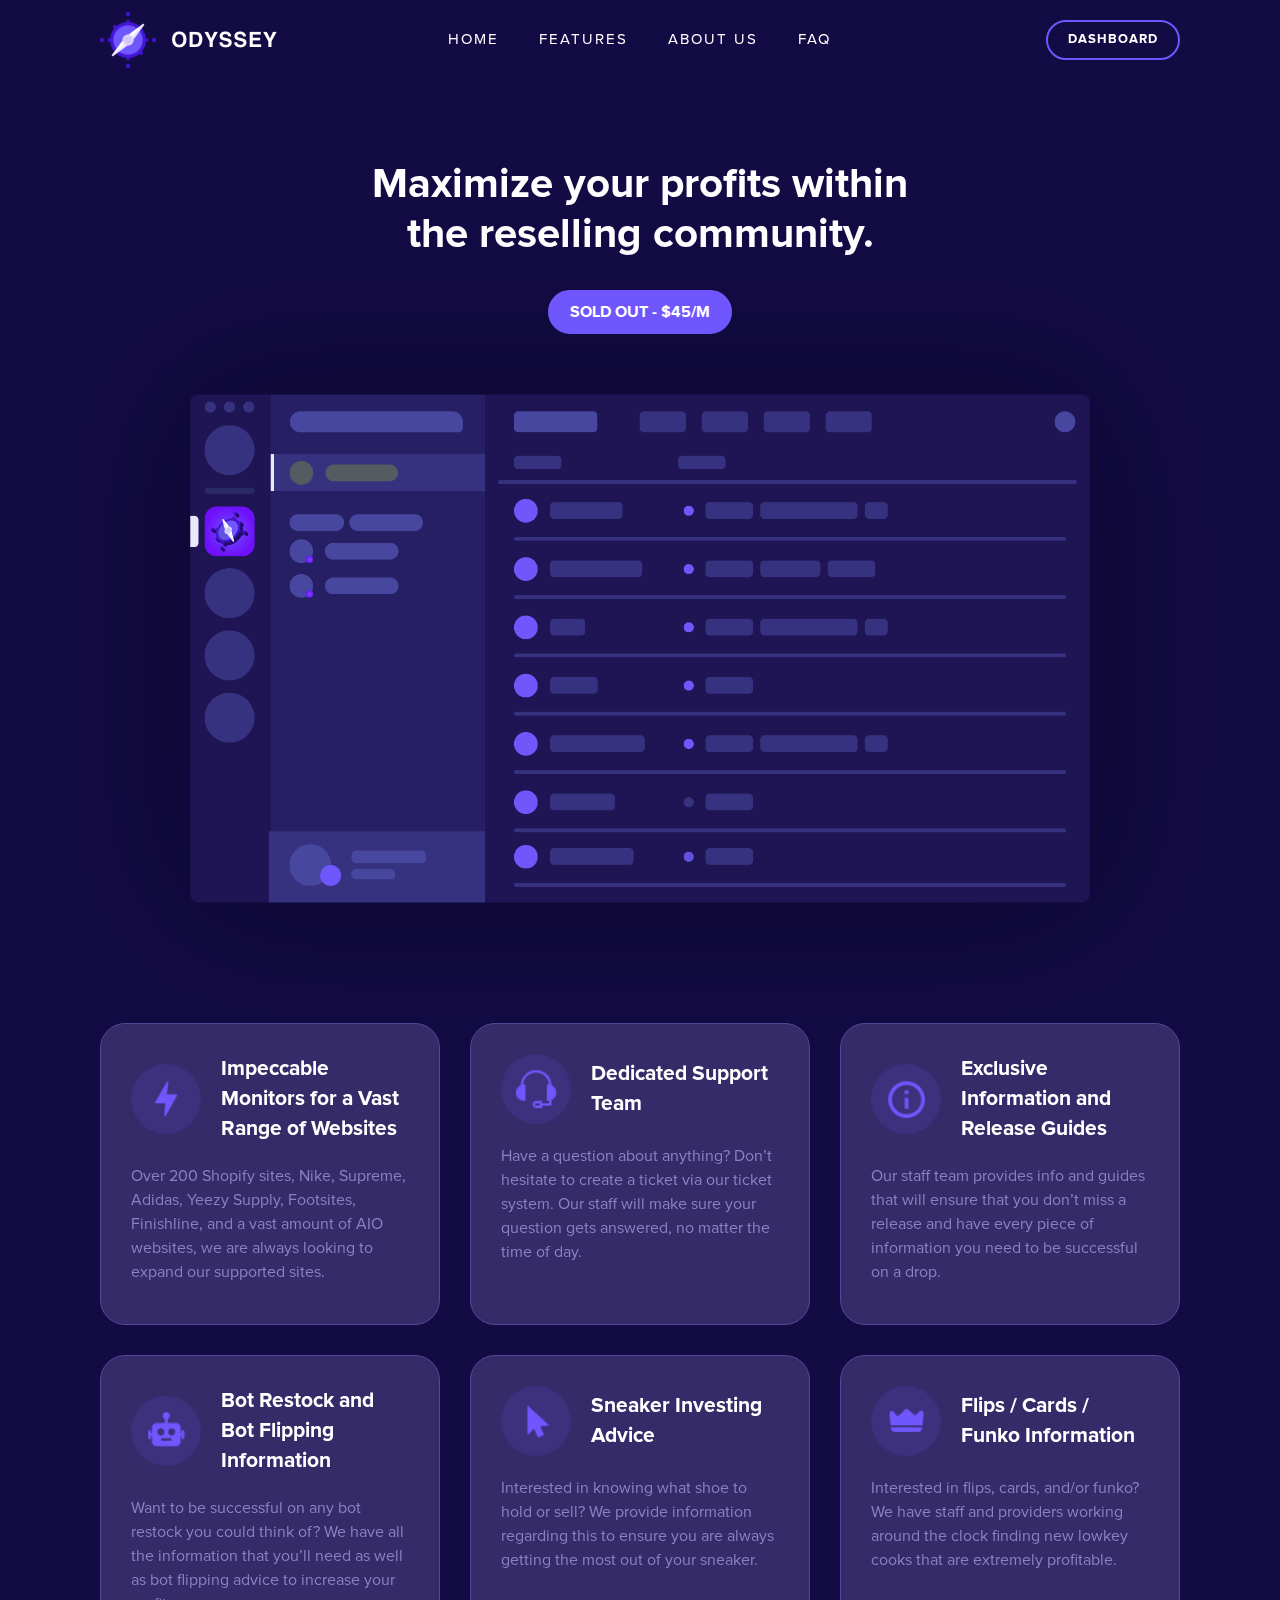
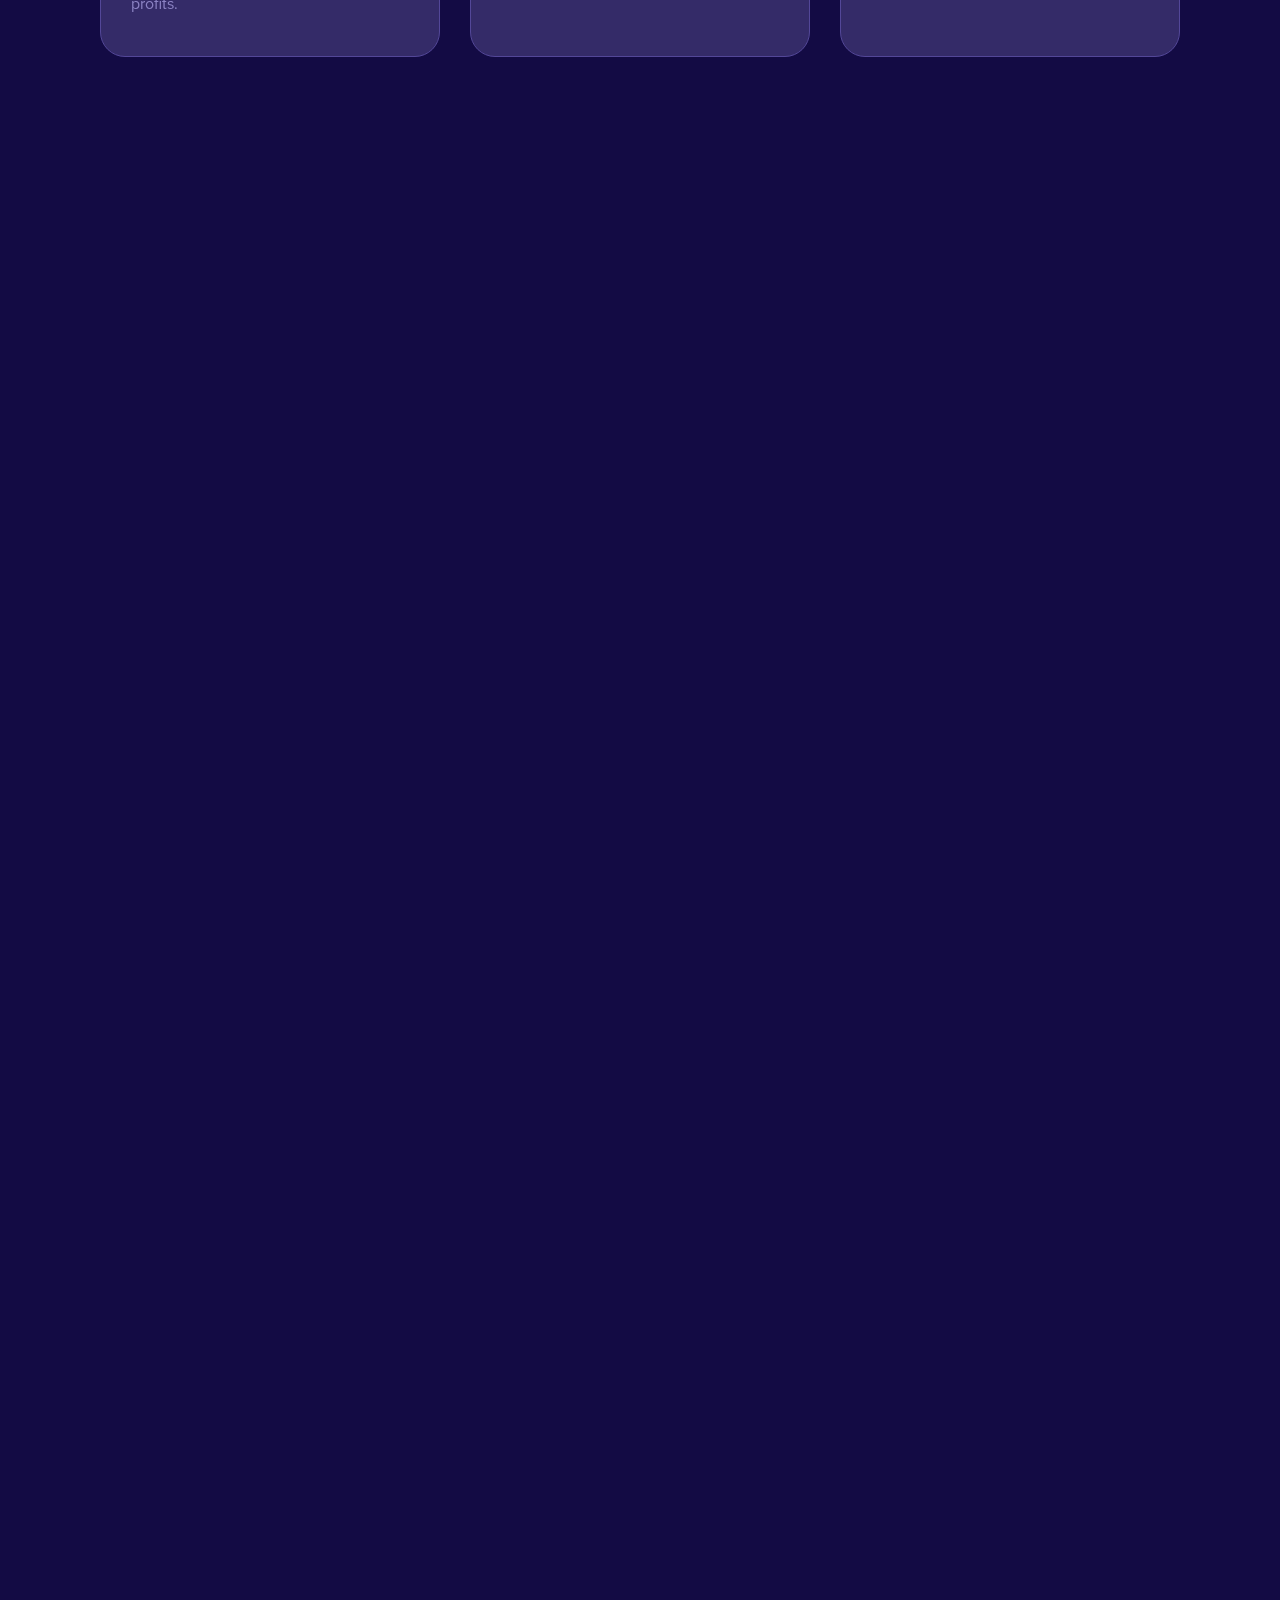
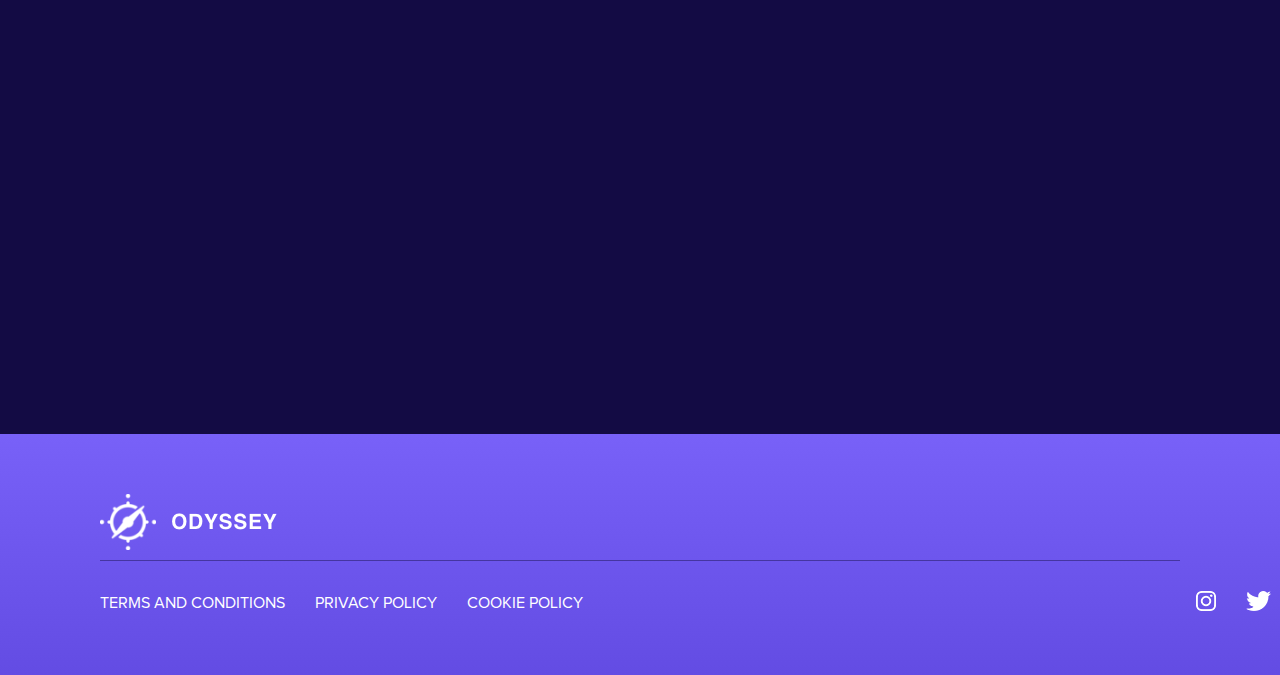
==== index.html @ b98bf3ac "Initial commit" ====
<!DOCTYPE html>
<html data-wf-page="5f666cb9f7373d37e6a33a5b" data-wf-site="5f666cb9f7373d6981a33a5a">
<head>
  <meta charset="utf-8">
  <title>Odyssey - Home</title>
  <meta content="width=device-width, initial-scale=1" name="viewport">
  <meta content="Webflow" name="generator">
  <meta name="google-site-verification" content="NYEHmsMBZuHkDLWpmv4qz3BtBGEnXvrD9CGgVTxVMUU" />
  <link href="css/normalize.css" rel="stylesheet" type="text/css">
  <link href="css/webflow.css" rel="stylesheet" type="text/css">
  <link href="https://unpkg.com/aos@2.3.1/dist/aos.css" rel="stylesheet">
  <link href="css/odyssey-beac30.webflow.css" rel="stylesheet" type="text/css">
  <!-- [if lt IE 9]><script src="https://cdnjs.cloudflare.com/ajax/libs/html5shiv/3.7.3/html5shiv.min.js" type="text/javascript"></script><![endif] -->
  <script type="text/javascript">!function(o,c){var n=c.documentElement,t=" w-mod-";n.className+=t+"js",("ontouchstart"in o||o.DocumentTouch&&c instanceof DocumentTouch)&&(n.className+=t+"touch")}(window,document);</script>
  <link rel="apple-touch-icon" sizes="180x180" href="/favicon/apple-touch-icon.png">
  <link rel="icon" type="image/png" sizes="32x32" href="/favicon/favicon-32x32.png">
  <link rel="icon" type="image/png" sizes="16x16" href="/favicon/favicon-16x16.png">
  <link rel="manifest" href="/favicon/site.webmanifest">
<meta name="msapplication-TileColor" content="#da532c">
<meta name="theme-color" content="#ffffff">
</head>
<body class="body">
  <div class="header">
    <div data-collapse="medium" data-animation="default" data-duration="400" role="banner" class="navbar w-nav">
      <div class="container-nav" data-aos="fade-in">
        <div class="nav"><a href="#" class="logo-link w-inline-block"><img src="images/logo.png" loading="lazy" alt=""></a>
          <div class="nav-block"><a data-w-id="4504873c-a6a2-49f0-5e23-93ff32014d29" href="#" class="nav-item">Home</a><a href="#features" data-w-id="b33211d2-2029-88a0-e909-d30c3d1567b1" class="nav-item">features</a><a href="#about" data-w-id="fc74efa6-2ce3-977b-4b60-a7d691f47e27" class="nav-item">About us</a><a href="#faq" data-w-id="d9fd279e-b4d2-0ea8-4d19-8342d9ffc2da" class="nav-item">faq</a>
            <!--<div data-w-id="d0f74218-17d3-8388-dcbb-e81a9369bbb5" class="div-block-3">
              <p class="paragraph-2">close</p>
            </div>-->
          </div>
          <div class="nav-btns"><a href="https://dashboard.odysseygroup.io/" class="nav-btn btn-ghost">dashboard</a>
            <!--<div data-w-id="787a8c44-1736-3acb-c21e-60691c2a1f48" class="menu">
              <p class="paragraph">menu</p>
            </div>-->
          </div>
        </div>
      </div>
    </div>
    <div class="container">
      <div class="content" data-aos="fade-in">
        <h1 class="header-title">Maximize your profits within the reselling community.</h1>
        <div class="header-btns"><button class="header-btn btn-purp freddyDashPurchaseButton">sold out - $45/m</a></div>
        <div class="header-image" data-aos="fade-up"><img src="images/main-img.png" loading="lazy" srcset="images/main-img-p-500.png 500w, images/main-img-p-800.png 800w, images/main-img.png 840w" sizes="(max-width: 479px) 92vw, (max-width: 767px) 90vw, (max-width: 991px) 88vw, (max-width: 1279px) 80vw, 900px" alt="" class="header-img"></div>
      </div>
    </div>
  </div>
  <div id="features" class="container">
    <div class="content">
      <div class="features" data-aos="fade-up">
        <div class="feature">
          <div class="feature-title-block">
            <div class="feature-image"><img src="images/thunder.png" loading="lazy" alt="" class="feature-img"></div>
            <h3 class="feature-title">Impeccable Monitors for a Vast Range of Websites</h3>
          </div>
          <p class="feature-p">Over 200 Shopify sites, Nike, Supreme, Adidas, Yeezy Supply, Footsites, Finishline, and a vast amount of AIO websites, we are always looking to expand our supported sites.</p>
        </div>
        <div class="feature">
          <div class="feature-title-block">
            <div class="feature-image"><img src="images/support.png" loading="lazy" alt="" class="feature-img"></div>
            <h3 class="feature-title">Dedicated Support Team</h3>
          </div>
          <p class="feature-p">Have a question about anything? Don’t hesitate to create a ticket via our ticket system. Our staff will make sure your question gets answered, no matter the time of day.</p>
        </div>
        <div class="feature">
          <div class="feature-title-block">
            <div class="feature-image"><img src="images/info.png" loading="lazy" alt="" class="feature-img"></div>
            <h3 class="feature-title">Exclusive Information and Release Guides</h3>
          </div>
          <p class="feature-p">Our staff team provides info and guides that will ensure that you don’t miss a release and have every piece of information you need to be successful on a drop.</p>
        </div>
        <div class="feature">
          <div class="feature-title-block">
            <div class="feature-image"><img src="images/robot.png" loading="lazy" alt="" class="feature-img"></div>
            <h3 class="feature-title">Bot Restock and Bot Flipping Information</h3>
          </div>
          <p class="feature-p">Want to be successful on any bot restock you could think of? We have all the information that you’ll need as well as bot flipping advice to increase your profits.</p>
        </div>
        <div class="feature">
          <div class="feature-title-block">
            <div class="feature-image"><img src="images/pointer.png" loading="lazy" alt="" class="feature-img"></div>
            <h3 class="feature-title">Sneaker Investing Advice</h3>
          </div>
          <p class="feature-p">Interested in knowing what shoe to hold or sell? We provide information regarding this to ensure you are always getting the most out of your sneaker.</p>
        </div>
        <div class="feature">
          <div class="feature-title-block">
            <div class="feature-image"><img src="images/crown.png" loading="lazy" alt="" class="feature-img"></div>
            <h3 class="feature-title">Flips / Cards / Funko Information</h3>
          </div>
          <p class="feature-p">Interested in flips, cards, and/or funko? We have staff and providers working around the clock finding new lowkey cooks that are extremely profitable.</p>
        </div>
      </div>
    </div>
  </div>
  <div id="about" class="container">
    <div class="content">
      <div class="about">
        <div class="about-text" data-aos="fade-right">
          <h2 class="about-title">About Us</h2>
          <p class="about-p">Odyssey is a place where you will receive access to valuable information, monitors, guides, and support to maximize your profits within the reselling community. Whether or not you have experience, our staff will ensure that you are successful throughout your time spent here at Odyssey.</p>
        </div>
        <div class="about-image" data-aos="fade-left"><img src="images/compass.png" loading="lazy" srcset="images/compass-p-500.png 500w, images/compass.png 703w" sizes="(max-width: 479px) 84vw, (max-width: 767px) 400px, (max-width: 991px) 58vw, (max-width: 1279px) 51vw, 703px" alt="" class="about-img"></div>
      </div>
    </div>
  </div>
  <div id="faq" class="container" data-aos="fade-up">
    <div class="content">
      <h2 class="faq-title">Frequently Asked Questions</h2>
      <div class="accordion-wrapper">
        <div class="accordion-item">
          <div data-w-id="62630d8d-9094-267e-33ff-3cbcdde46a3b" class="accordion-item-trigger">
            <h1 class="accordion-heading">How much does an Odyssey membership cost?<br></h1><img src="images/down-arrow.png" alt="" class="accordion-icon"></div>
          <div class="accordion-item-content">
            <p class="accordion-p">We retail at $45 per month with the option to cancel at any time. Memberships can only be purchased via Debit/Credit Cards (Stripe Checkout).</p>
          </div>
        </div>
        <div class="accordion-item">
          <div class="accordion-item-trigger">
            <h1 class="accordion-heading">How can I become an Odyssey member?</h1><img src="images/down-arrow.png" alt="" class="accordion-icon"></div>
          <div class="accordion-item-content">
            <p class="accordion-p">The only way is on a restock or a giveaway. All restock information will be posted via our Twitter at <a href="https://twitter.com/OdysseyIO" style="color:#7057fd;">OdysseyIO</a>.<br></p>
          </div>
        </div>
        <div class="accordion-item">
          <div class="accordion-item-trigger">
            <h1 class="accordion-heading">Can I join even if I am new to reselling and have no experience?</h1><img src="images/down-arrow.png" alt="" class="accordion-icon"></div>
          <div class="accordion-item-content">
            <p class="accordion-p">Of course, we cater to everyone! Whether you are brand new to reselling or have been around for years, Odyssey is the place for you and will ensure that you are successful during your time here. If you have any questions when you get into the Discord, don't hesitate to reach out, we're here to help!<br></p>
          </div>
        </div>
        <div class="accordion-item">
          <div class="accordion-item-trigger">
            <h1 class="accordion-heading">How do I activate my license after purchasing?</h1><img src="images/down-arrow.png" alt="" class="accordion-icon"></div>
          <div class="accordion-item-content">
            <p class="accordion-p">Head over to our <a href="http://dashboard.odysseygroup.io/" style="color:#7057fd;">Dashboard</a> to activate your license key. Once activated, you'll be instantly added to the Discord server!<br></p>
          </div>
        </div>
	    <div class="accordion-item">
          <div class="accordion-item-trigger">
            <h1 class="accordion-heading">Do I need a sneaker bot to join Odyssey?</h1><img src="images/down-arrow.png" alt="" class="accordion-icon"></div>
          <div class="accordion-item-content">
            <p class="accordion-p">No, you do not! We provide guidance, tools, and support for those who would rather take their chances manually or those who just haven't obtained a bot yet.<br></p>
          </div>
        </div>
        </div>
      </div>
    </div>
  </div>
  <div class="container bg-foot">
    <div class="content">
      <div class="footer-nav"><a href="https://odysseygroup.io/" class="logo-link-footer w-inline-block"><img src="images/footer-logo.png" loading="lazy" alt=""></a>
      </div>
      <div class="footer-notes"><a href="/terms-conditions" class="footer-note">TERMS AND CONDITIONS</a><a href="/privacy-policy" class="footer-note">PRIVACY POLICY</a><a href="/cookie-policy" class="footer-note">COOKIE POLICY</a><a href="https://instagram.com/odyssey_io" target="_blank" class="footer-socials"><img src="images/instagram.png" loading="lazy" alt=""></a><a href="https://twitter.com/odysseyio" target="_blank" class="footer-socials"><img src="images/twitter.png" loading="lazy" alt=""></a><a href="mailto:info@odysseygroup.io" class="footer-socials"><img src="images/email.png" loading="lazy" alt=""></a></div>
    </div>
  </div>
  <script src="https://d3e54v103j8qbb.cloudfront.net/js/jquery-3.5.1.min.dc5e7f18c8.js?site=5f666cb9f7373d6981a33a5a" type="text/javascript" integrity="sha256-9/aliU8dGd2tb6OSsuzixeV4y/faTqgFtohetphbbj0=" crossorigin="anonymous"></script>
  <script src="js/webflow.js" type="text/javascript"></script>
  <script src="https://dashboard.odysseygroup.io/public/javascript/purchase.js"></script>
  <!-- [if lte IE 9]><script src="https://cdnjs.cloudflare.com/ajax/libs/placeholders/3.0.2/placeholders.min.js"></script><![endif] -->
    <script src="https://unpkg.com/aos@next/dist/aos.js"></script>
	<script>
        AOS.init({
            once: true,
            duration: 500
        });
    </script>
</body>
</html>
---- css/webflow.css ----
@font-face {
  font-family: 'webflow-icons';
  src: url("[data-uri]") format('truetype');
  font-weight: normal;
  font-style: normal;
}
[class^="w-icon-"],
[class*=" w-icon-"] {
  /* use !important to prevent issues with browser extensions that change fonts */
  font-family: 'webflow-icons' !important;
  speak: none;
  font-style: normal;
  font-weight: normal;
  font-variant: normal;
  text-transform: none;
  line-height: 1;
  /* Better Font Rendering =========== */
  -webkit-font-smoothing: antialiased;
  -moz-osx-font-smoothing: grayscale;
}
.w-icon-slider-right:before {
  content: "\e600";
}
.w-icon-slider-left:before {
  content: "\e601";
}
.w-icon-nav-menu:before {
  content: "\e602";
}
.w-icon-arrow-down:before,
.w-icon-dropdown-toggle:before {
  content: "\e603";
}
.w-icon-file-upload-remove:before {
  content: "\e900";
}
.w-icon-file-upload-icon:before {
  content: "\e903";
}
* {
  -webkit-box-sizing: border-box;
  -moz-box-sizing: border-box;
  box-sizing: border-box;
}
html {
  height: 100%;
}
body {
  margin: 0;
  min-height: 100%;
  background-color: #fff;
  font-family: Arial, sans-serif;
  font-size: 14px;
  line-height: 20px;
  color: #333;
}
img {
  max-width: 100%;
  vertical-align: middle;
  display: inline-block;
}
html.w-mod-touch * {
  background-attachment: scroll !important;
}
.w-block {
  display: block;
}
.w-inline-block {
  max-width: 100%;
  display: inline-block;
}
.w-clearfix:before,
.w-clearfix:after {
  content: " ";
  display: table;
  grid-column-start: 1;
  grid-row-start: 1;
  grid-column-end: 2;
  grid-row-end: 2;
}
.w-clearfix:after {
  clear: both;
}
.w-hidden {
  display: none;
}
.w-button {
  display: inline-block;
  padding: 9px 15px;
  background-color: #3898EC;
  color: white;
  border: 0;
  line-height: inherit;
  text-decoration: none;
  cursor: pointer;
  border-radius: 0;
}
input.w-button {
  -webkit-appearance: button;
}
html[data-w-dynpage] [data-w-cloak] {
  color: transparent !important;
}
.w-webflow-badge,
.w-webflow-badge * {
  position: static;
  left: auto;
  top: auto;
  right: auto;
  bottom: auto;
  z-index: auto;
  display: block;
  visibility: visible;
  overflow: visible;
  overflow-x: visible;
  overflow-y: visible;
  box-sizing: border-box;
  width: auto;
  height: auto;
  max-height: none;
  max-width: none;
  min-height: 0;
  min-width: 0;
  margin: 0;
  padding: 0;
  float: none;
  clear: none;
  border: 0 none transparent;
  border-radius: 0;
  background: none;
  background-image: none;
  background-position: 0% 0%;
  background-size: auto auto;
  background-repeat: repeat;
  background-origin: padding-box;
  background-clip: border-box;
  background-attachment: scroll;
  background-color: transparent;
  box-shadow: none;
  opacity: 1.0;
  transform: none;
  transition: none;
  direction: ltr;
  font-family: inherit;
  font-weight: inherit;
  color: inherit;
  font-size: inherit;
  line-height: inherit;
  font-style: inherit;
  font-variant: inherit;
  text-align: inherit;
  letter-spacing: inherit;
  text-decoration: inherit;
  text-indent: 0;
  text-transform: inherit;
  list-style-type: disc;
  text-shadow: none;
  font-smoothing: auto;
  vertical-align: baseline;
  cursor: inherit;
  white-space: inherit;
  word-break: normal;
  word-spacing: normal;
  word-wrap: normal;
}
.w-webflow-badge {
  position: fixed !important;
  display: inline-block !important;
  visibility: visible !important;
  opacity: 1 !important;
  z-index: 2147483647 !important;
  top: auto !important;
  right: 12px !important;
  bottom: 12px !important;
  left: auto !important;
  color: #AAADB0 !important;
  background-color: #fff !important;
  border-radius: 3px !important;
  padding: 6px 8px 6px 6px !important;
  font-size: 12px !important;
  opacity: 1.0 !important;
  line-height: 14px !important;
  text-decoration: none !important;
  transform: none !important;
  margin: 0 !important;
  width: auto !important;
  height: auto !important;
  overflow: visible !important;
  white-space: nowrap;
  box-shadow: 0 0 0 1px rgba(0, 0, 0, 0.1), 0px 1px 3px rgba(0, 0, 0, 0.1);
  cursor: pointer;
}
.w-webflow-badge > img {
  display: inline-block !important;
  visibility: visible !important;
  opacity: 1 !important;
  vertical-align: middle !important;
}
h1,
h2,
h3,
h4,
h5,
h6 {
  font-weight: bold;
  margin-bottom: 10px;
}
h1 {
  font-size: 38px;
  line-height: 44px;
  margin-top: 20px;
}
h2 {
  font-size: 32px;
  line-height: 36px;
  margin-top: 20px;
}
h3 {
  font-size: 24px;
  line-height: 30px;
  margin-top: 20px;
}
h4 {
  font-size: 18px;
  line-height: 24px;
  margin-top: 10px;
}
h5 {
  font-size: 14px;
  line-height: 20px;
  margin-top: 10px;
}
h6 {
  font-size: 12px;
  line-height: 18px;
  margin-top: 10px;
}
p {
  margin-top: 0;
  margin-bottom: 10px;
}
blockquote {
  margin: 0 0 10px 0;
  padding: 10px 20px;
  border-left: 5px solid #E2E2E2;
  font-size: 18px;
  line-height: 22px;
}
figure {
  margin: 0;
  margin-bottom: 10px;
}
figcaption {
  margin-top: 5px;
  text-align: center;
}
ul,
ol {
  margin-top: 0px;
  margin-bottom: 10px;
  padding-left: 40px;
}
.w-list-unstyled {
  padding-left: 0;
  list-style: none;
}
.w-embed:before,
.w-embed:after {
  content: " ";
  display: table;
  grid-column-start: 1;
  grid-row-start: 1;
  grid-column-end: 2;
  grid-row-end: 2;
}
.w-embed:after {
  clear: both;
}
.w-video {
  width: 100%;
  position: relative;
  padding: 0;
}
.w-video iframe,
.w-video object,
.w-video embed {
  position: absolute;
  top: 0;
  left: 0;
  width: 100%;
  height: 100%;
}
fieldset {
  padding: 0;
  margin: 0;
  border: 0;
}
button,
html input[type="button"],
input[type="reset"] {
  border: 0;
  cursor: pointer;
  -webkit-appearance: button;
}
.w-form {
  margin: 0 0 15px;
}
.w-form-done {
  display: none;
  padding: 20px;
  text-align: center;
  background-color: #dddddd;
}
.w-form-fail {
  display: none;
  margin-top: 10px;
  padding: 10px;
  background-color: #ffdede;
}
label {
  display: block;
  margin-bottom: 5px;
  font-weight: bold;
}
.w-input,
.w-select {
  display: block;
  width: 100%;
  height: 38px;
  padding: 8px 12px;
  margin-bottom: 10px;
  font-size: 14px;
  line-height: 1.428571429;
  color: #333333;
  vertical-align: middle;
  background-color: #ffffff;
  border: 1px solid #cccccc;
}
.w-input:-moz-placeholder,
.w-select:-moz-placeholder {
  color: #999;
}
.w-input::-moz-placeholder,
.w-select::-moz-placeholder {
  color: #999;
  opacity: 1;
}
.w-input:-ms-input-placeholder,
.w-select:-ms-input-placeholder {
  color: #999;
}
.w-input::-webkit-input-placeholder,
.w-select::-webkit-input-placeholder {
  color: #999;
}
.w-input:focus,
.w-select:focus {
  border-color: #3898EC;
  outline: 0;
}
.w-input[disabled],
.w-select[disabled],
.w-input[readonly],
.w-select[readonly],
fieldset[disabled] .w-input,
fieldset[disabled] .w-select {
  cursor: not-allowed;
  background-color: #eeeeee;
}
textarea.w-input,
textarea.w-select {
  height: auto;
}
.w-select {
  background-color: #f3f3f3;
}
.w-select[multiple] {
  height: auto;
}
.w-form-label {
  display: inline-block;
  cursor: pointer;
  font-weight: normal;
  margin-bottom: 0px;
}
.w-radio {
  display: block;
  margin-bottom: 5px;
  padding-left: 20px;
}
.w-radio:before,
.w-radio:after {
  content: " ";
  display: table;
  grid-column-start: 1;
  grid-row-start: 1;
  grid-column-end: 2;
  grid-row-end: 2;
}
.w-radio:after {
  clear: both;
}
.w-radio-input {
  margin: 4px 0 0;
  margin-top: 1px \9;
  line-height: normal;
  float: left;
  margin-left: -20px;
}
.w-radio-input {
  margin-top: 3px;
}
.w-file-upload {
  display: block;
  margin-bottom: 10px;
}
.w-file-upload-input {
  width: 0.1px;
  height: 0.1px;
  opacity: 0;
  overflow: hidden;
  position: absolute;
  z-index: -100;
}
.w-file-upload-default,
.w-file-upload-uploading,
.w-file-upload-success {
  display: inline-block;
  color: #333333;
}
.w-file-upload-error {
  display: block;
  margin-top: 10px;
}
.w-file-upload-default.w-hidden,
.w-file-upload-uploading.w-hidden,
.w-file-upload-error.w-hidden,
.w-file-upload-success.w-hidden {
  display: none;
}
.w-file-upload-uploading-btn {
  display: flex;
  font-size: 14px;
  font-weight: normal;
  cursor: pointer;
  margin: 0;
  padding: 8px 12px;
  border: 1px solid #cccccc;
  background-color: #fafafa;
}
.w-file-upload-file {
  display: flex;
  flex-grow: 1;
  justify-content: space-between;
  margin: 0;
  padding: 8px 9px 8px 11px;
  border: 1px solid #cccccc;
  background-color: #fafafa;
}
.w-file-upload-file-name {
  font-size: 14px;
  font-weight: normal;
  display: block;
}
.w-file-remove-link {
  margin-top: 3px;
  margin-left: 10px;
  width: auto;
  height: auto;
  padding: 3px;
  display: block;
  cursor: pointer;
}
.w-icon-file-upload-remove {
  margin: auto;
  font-size: 10px;
}
.w-file-upload-error-msg {
  display: inline-block;
  color: #ea384c;
  padding: 2px 0;
}
.w-file-upload-info {
  display: inline-block;
  line-height: 38px;
  padding: 0 12px;
}
.w-file-upload-label {
  display: inline-block;
  font-size: 14px;
  font-weight: normal;
  cursor: pointer;
  margin: 0;
  padding: 8px 12px;
  border: 1px solid #cccccc;
  background-color: #fafafa;
}
.w-icon-file-upload-icon,
.w-icon-file-upload-uploading {
  display: inline-block;
  margin-right: 8px;
  width: 20px;
}
.w-icon-file-upload-uploading {
  height: 20px;
}
.w-container {
  margin-left: auto;
  margin-right: auto;
  max-width: 940px;
}
.w-container:before,
.w-container:after {
  content: " ";
  display: table;
  grid-column-start: 1;
  grid-row-start: 1;
  grid-column-end: 2;
  grid-row-end: 2;
}
.w-container:after {
  clear: both;
}
.w-container .w-row {
  margin-left: -10px;
  margin-right: -10px;
}
.w-row:before,
.w-row:after {
  content: " ";
  display: table;
  grid-column-start: 1;
  grid-row-start: 1;
  grid-column-end: 2;
  grid-row-end: 2;
}
.w-row:after {
  clear: both;
}
.w-row .w-row {
  margin-left: 0;
  margin-right: 0;
}
.w-col {
  position: relative;
  float: left;
  width: 100%;
  min-height: 1px;
  padding-left: 10px;
  padding-right: 10px;
}
.w-col .w-col {
  padding-left: 0;
  padding-right: 0;
}
.w-col-1 {
  width: 8.33333333%;
}
.w-col-2 {
  width: 16.66666667%;
}
.w-col-3 {
  width: 25%;
}
.w-col-4 {
  width: 33.33333333%;
}
.w-col-5 {
  width: 41.66666667%;
}
.w-col-6 {
  width: 50%;
}
.w-col-7 {
  width: 58.33333333%;
}
.w-col-8 {
  width: 66.66666667%;
}
.w-col-9 {
  width: 75%;
}
.w-col-10 {
  width: 83.33333333%;
}
.w-col-11 {
  width: 91.66666667%;
}
.w-col-12 {
  width: 100%;
}
.w-hidden-main {
  display: none !important;
}
@media screen and (max-width: 991px) {
  .w-container {
    max-width: 728px;
  }
  .w-hidden-main {
    display: inherit !important;
  }
  .w-hidden-medium {
    display: none !important;
  }
  .w-col-medium-1 {
    width: 8.33333333%;
  }
  .w-col-medium-2 {
    width: 16.66666667%;
  }
  .w-col-medium-3 {
    width: 25%;
  }
  .w-col-medium-4 {
    width: 33.33333333%;
  }
  .w-col-medium-5 {
    width: 41.66666667%;
  }
  .w-col-medium-6 {
    width: 50%;
  }
  .w-col-medium-7 {
    width: 58.33333333%;
  }
  .w-col-medium-8 {
    width: 66.66666667%;
  }
  .w-col-medium-9 {
    width: 75%;
  }
  .w-col-medium-10 {
    width: 83.33333333%;
  }
  .w-col-medium-11 {
    width: 91.66666667%;
  }
  .w-col-medium-12 {
    width: 100%;
  }
  .w-col-stack {
    width: 100%;
    left: auto;
    right: auto;
  }
}
@media screen and (max-width: 767px) {
  .w-hidden-main {
    display: inherit !important;
  }
  .w-hidden-medium {
    display: inherit !important;
  }
  .w-hidden-small {
    display: none !important;
  }
  .w-row,
  .w-container .w-row {
    margin-left: 0;
    margin-right: 0;
  }
  .w-col {
    width: 100%;
    left: auto;
    right: auto;
  }
  .w-col-small-1 {
    width: 8.33333333%;
  }
  .w-col-small-2 {
    width: 16.66666667%;
  }
  .w-col-small-3 {
    width: 25%;
  }
  .w-col-small-4 {
    width: 33.33333333%;
  }
  .w-col-small-5 {
    width: 41.66666667%;
  }
  .w-col-small-6 {
    width: 50%;
  }
  .w-col-small-7 {
    width: 58.33333333%;
  }
  .w-col-small-8 {
    width: 66.66666667%;
  }
  .w-col-small-9 {
    width: 75%;
  }
  .w-col-small-10 {
    width: 83.33333333%;
  }
  .w-col-small-11 {
    width: 91.66666667%;
  }
  .w-col-small-12 {
    width: 100%;
  }
}
@media screen and (max-width: 479px) {
  .w-container {
    max-width: none;
  }
  .w-hidden-main {
    display: inherit !important;
  }
  .w-hidden-medium {
    display: inherit !important;
  }
  .w-hidden-small {
    display: inherit !important;
  }
  .w-hidden-tiny {
    display: none !important;
  }
  .w-col {
    width: 100%;
  }
  .w-col-tiny-1 {
    width: 8.33333333%;
  }
  .w-col-tiny-2 {
    width: 16.66666667%;
  }
  .w-col-tiny-3 {
    width: 25%;
  }
  .w-col-tiny-4 {
    width: 33.33333333%;
  }
  .w-col-tiny-5 {
    width: 41.66666667%;
  }
  .w-col-tiny-6 {
    width: 50%;
  }
  .w-col-tiny-7 {
    width: 58.33333333%;
  }
  .w-col-tiny-8 {
    width: 66.66666667%;
  }
  .w-col-tiny-9 {
    width: 75%;
  }
  .w-col-tiny-10 {
    width: 83.33333333%;
  }
  .w-col-tiny-11 {
    width: 91.66666667%;
  }
  .w-col-tiny-12 {
    width: 100%;
  }
}
.w-widget {
  position: relative;
}
.w-widget-map {
  width: 100%;
  height: 400px;
}
.w-widget-map label {
  width: auto;
  display: inline;
}
.w-widget-map img {
  max-width: inherit;
}
.w-widget-map .gm-style-iw {
  text-align: center;
}
.w-widget-map .gm-style-iw > button {
  display: none !important;
}
.w-widget-twitter {
  overflow: hidden;
}
.w-widget-twitter-count-shim {
  display: inline-block;
  vertical-align: top;
  position: relative;
  width: 28px;
  height: 20px;
  text-align: center;
  background: white;
  border: #758696 solid 1px;
  border-radius: 3px;
}
.w-widget-twitter-count-shim * {
  pointer-events: none;
  -webkit-user-select: none;
  -moz-user-select: none;
  -ms-user-select: none;
  user-select: none;
}
.w-widget-twitter-count-shim .w-widget-twitter-count-inner {
  position: relative;
  font-size: 15px;
  line-height: 12px;
  text-align: center;
  color: #999;
  font-family: serif;
}
.w-widget-twitter-count-shim .w-widget-twitter-count-clear {
  position: relative;
  display: block;
}
.w-widget-twitter-count-shim.w--large {
  width: 36px;
  height: 28px;
}
.w-widget-twitter-count-shim.w--large .w-widget-twitter-count-inner {
  font-size: 18px;
  line-height: 18px;
}
.w-widget-twitter-count-shim:not(.w--vertical) {
  margin-left: 5px;
  margin-right: 8px;
}
.w-widget-twitter-count-shim:not(.w--vertical).w--large {
  margin-left: 6px;
}
.w-widget-twitter-count-shim:not(.w--vertical):before,
.w-widget-twitter-count-shim:not(.w--vertical):after {
  top: 50%;
  left: 0;
  border: solid transparent;
  content: " ";
  height: 0;
  width: 0;
  position: absolute;
  pointer-events: none;
}
.w-widget-twitter-count-shim:not(.w--vertical):before {
  border-color: rgba(117, 134, 150, 0);
  border-right-color: #5d6c7b;
  border-width: 4px;
  margin-left: -9px;
  margin-top: -4px;
}
.w-widget-twitter-count-shim:not(.w--vertical).w--large:before {
  border-width: 5px;
  margin-left: -10px;
  margin-top: -5px;
}
.w-widget-twitter-count-shim:not(.w--vertical):after {
  border-color: rgba(255, 255, 255, 0);
  border-right-color: white;
  border-width: 4px;
  margin-left: -8px;
  margin-top: -4px;
}
.w-widget-twitter-count-shim:not(.w--vertical).w--large:after {
  border-width: 5px;
  margin-left: -9px;
  margin-top: -5px;
}
.w-widget-twitter-count-shim.w--vertical {
  width: 61px;
  height: 33px;
  margin-bottom: 8px;
}
.w-widget-twitter-count-shim.w--vertical:before,
.w-widget-twitter-count-shim.w--vertical:after {
  top: 100%;
  left: 50%;
  border: solid transparent;
  content: " ";
  height: 0;
  width: 0;
  position: absolute;
  pointer-events: none;
}
.w-widget-twitter-count-shim.w--vertical:before {
  border-color: rgba(117, 134, 150, 0);
  border-top-color: #5d6c7b;
  border-width: 5px;
  margin-left: -5px;
}
.w-widget-twitter-count-shim.w--vertical:after {
  border-color: rgba(255, 255, 255, 0);
  border-top-color: white;
  border-width: 4px;
  margin-left: -4px;
}
.w-widget-twitter-count-shim.w--vertical .w-widget-twitter-count-inner {
  font-size: 18px;
  line-height: 22px;
}
.w-widget-twitter-count-shim.w--vertical.w--large {
  width: 76px;
}
.w-widget-gplus {
  overflow: hidden;
}
.w-background-video {
  position: relative;
  overflow: hidden;
  height: 500px;
  color: white;
}
.w-background-video > video {
  background-size: cover;
  background-position: 50% 50%;
  position: absolute;
  margin: auto;
  width: 100%;
  height: 100%;
  right: -100%;
  bottom: -100%;
  top: -100%;
  left: -100%;
  object-fit: cover;
  z-index: -100;
}
.w-background-video > video::-webkit-media-controls-start-playback-button {
  display: none !important;
  -webkit-appearance: none;
}
.w-slider {
  position: relative;
  height: 300px;
  text-align: center;
  background: #dddddd;
  clear: both;
  -webkit-tap-highlight-color: rgba(0, 0, 0, 0);
  tap-highlight-color: rgba(0, 0, 0, 0);
}
.w-slider-mask {
  position: relative;
  display: block;
  overflow: hidden;
  z-index: 1;
  left: 0;
  right: 0;
  height: 100%;
  white-space: nowrap;
}
.w-slide {
  position: relative;
  display: inline-block;
  vertical-align: top;
  width: 100%;
  height: 100%;
  white-space: normal;
  text-align: left;
}
.w-slider-nav {
  position: absolute;
  z-index: 2;
  top: auto;
  right: 0;
  bottom: 0;
  left: 0;
  margin: auto;
  padding-top: 10px;
  height: 40px;
  text-align: center;
  -webkit-tap-highlight-color: rgba(0, 0, 0, 0);
  tap-highlight-color: rgba(0, 0, 0, 0);
}
.w-slider-nav.w-round > div {
  border-radius: 100%;
}
.w-slider-nav.w-num > div {
  width: auto;
  height: auto;
  padding: 0.2em 0.5em;
  font-size: inherit;
  line-height: inherit;
}
.w-slider-nav.w-shadow > div {
  box-shadow: 0 0 3px rgba(51, 51, 51, 0.4);
}
.w-slider-nav-invert {
  color: #fff;
}
.w-slider-nav-invert > div {
  background-color: rgba(34, 34, 34, 0.4);
}
.w-slider-nav-invert > div.w-active {
  background-color: #222;
}
.w-slider-dot {
  position: relative;
  display: inline-block;
  width: 1em;
  height: 1em;
  background-color: rgba(255, 255, 255, 0.4);
  cursor: pointer;
  margin: 0 3px 0.5em;
  transition: background-color 100ms, color 100ms;
}
.w-slider-dot.w-active {
  background-color: #fff;
}
.w-slider-dot:focus {
  outline: none;
  box-shadow: 0px 0px 0px 2px #fff;
}
.w-slider-dot:focus.w-active {
  box-shadow: none;
}
.w-slider-arrow-left,
.w-slider-arrow-right {
  position: absolute;
  width: 80px;
  top: 0;
  right: 0;
  bottom: 0;
  left: 0;
  margin: auto;
  cursor: pointer;
  overflow: hidden;
  color: white;
  font-size: 40px;
  -webkit-tap-highlight-color: rgba(0, 0, 0, 0);
  tap-highlight-color: rgba(0, 0, 0, 0);
  -webkit-user-select: none;
  -moz-user-select: none;
  -ms-user-select: none;
  user-select: none;
}
.w-slider-arrow-left [class^="w-icon-"],
.w-slider-arrow-right [class^="w-icon-"],
.w-slider-arrow-left [class*=" w-icon-"],
.w-slider-arrow-right [class*=" w-icon-"] {
  position: absolute;
}
.w-slider-arrow-left:focus,
.w-slider-arrow-right:focus {
  outline: 0;
}
.w-slider-arrow-left {
  z-index: 3;
  right: auto;
}
.w-slider-arrow-right {
  z-index: 4;
  left: auto;
}
.w-icon-slider-left,
.w-icon-slider-right {
  top: 0;
  right: 0;
  bottom: 0;
  left: 0;
  margin: auto;
  width: 1em;
  height: 1em;
}
.w-slider-aria-label {
  border: 0;
  clip: rect(0 0 0 0);
  height: 1px;
  margin: -1px;
  overflow: hidden;
  padding: 0;
  position: absolute;
  width: 1px;
}
.w-dropdown {
  display: inline-block;
  position: relative;
  text-align: left;
  margin-left: auto;
  margin-right: auto;
  z-index: 900;
}
.w-dropdown-btn,
.w-dropdown-toggle,
.w-dropdown-link {
  position: relative;
  vertical-align: top;
  text-decoration: none;
  color: #222222;
  padding: 20px;
  text-align: left;
  margin-left: auto;
  margin-right: auto;
  white-space: nowrap;
}
.w-dropdown-toggle {
  -webkit-user-select: none;
  -moz-user-select: none;
  -ms-user-select: none;
  user-select: none;
  display: inline-block;
  cursor: pointer;
  padding-right: 40px;
}
.w-dropdown-toggle:focus {
  outline: 0;
}
.w-icon-dropdown-toggle {
  position: absolute;
  top: 0;
  right: 0;
  bottom: 0;
  margin: auto;
  margin-right: 20px;
  width: 1em;
  height: 1em;
}
.w-dropdown-list {
  position: absolute;
  background: #dddddd;
  display: none;
  min-width: 100%;
}
.w-dropdown-list.w--open {
  display: block;
}
.w-dropdown-link {
  padding: 10px 20px;
  display: block;
  color: #222222;
}
.w-dropdown-link.w--current {
  color: #0082f3;
}
.w-dropdown-link:focus {
  outline: 0;
}
@media screen and (max-width: 767px) {
  .w-nav-brand {
    padding-left: 10px;
  }
}
/**
 * ## Note
 * Safari (on both iOS and OS X) does not handle viewport units (vh, vw) well.
 * For example percentage units do not work on descendants of elements that
 * have any dimensions expressed in viewport units. It also doesn’t handle them at
 * all in `calc()`.
 */
/**
 * Wrapper around all lightbox elements
 *
 * 1. Since the lightbox can receive focus, IE also gives it an outline.
 * 2. Fixes flickering on Chrome when a transition is in progress
 *    underneath the lightbox.
 */
.w-lightbox-backdrop {
  color: #000;
  cursor: auto;
  font-family: serif;
  font-size: medium;
  font-style: normal;
  font-variant: normal;
  font-weight: normal;
  letter-spacing: normal;
  line-height: normal;
  list-style: disc;
  text-align: start;
  text-indent: 0;
  text-shadow: none;
  text-transform: none;
  visibility: visible;
  white-space: normal;
  word-break: normal;
  word-spacing: normal;
  word-wrap: normal;
  position: fixed;
  top: 0;
  right: 0;
  bottom: 0;
  left: 0;
  color: #fff;
  font-family: "Helvetica Neue", Helvetica, Ubuntu, "Segoe UI", Verdana, sans-serif;
  font-size: 17px;
  line-height: 1.2;
  font-weight: 300;
  text-align: center;
  background: rgba(0, 0, 0, 0.9);
  z-index: 2000;
  outline: 0;
  /* 1 */
  opacity: 0;
  -webkit-user-select: none;
  -moz-user-select: none;
  -ms-user-select: none;
  -webkit-tap-highlight-color: transparent;
  -webkit-transform: translate(0, 0);
  /* 2 */
}
/**
 * Neat trick to bind the rubberband effect to our canvas instead of the whole
 * document on iOS. It also prevents a bug that causes the document underneath to scroll.
 */
.w-lightbox-backdrop,
.w-lightbox-container {
  height: 100%;
  overflow: auto;
  -webkit-overflow-scrolling: touch;
}
.w-lightbox-content {
  position: relative;
  height: 100vh;
  overflow: hidden;
}
.w-lightbox-view {
  position: absolute;
  width: 100vw;
  height: 100vh;
  opacity: 0;
}
.w-lightbox-view:before {
  content: "";
  height: 100vh;
}
/* .w-lightbox-content */
.w-lightbox-group,
.w-lightbox-group .w-lightbox-view,
.w-lightbox-group .w-lightbox-view:before {
  height: 86vh;
}
.w-lightbox-frame,
.w-lightbox-view:before {
  display: inline-block;
  vertical-align: middle;
}
/*
 * 1. Remove default margin set by user-agent on the <figure> element.
 */
.w-lightbox-figure {
  position: relative;
  margin: 0;
  /* 1 */
}
.w-lightbox-group .w-lightbox-figure {
  cursor: pointer;
}
/**
 * IE adds image dimensions as width and height attributes on the IMG tag,
 * but we need both width and height to be set to auto to enable scaling.
 */
.w-lightbox-img {
  width: auto;
  height: auto;
  max-width: none;
}
/**
 * 1. Reset if style is set by user on "All Images"
 */
.w-lightbox-image {
  display: block;
  float: none;
  /* 1 */
  max-width: 100vw;
  max-height: 100vh;
}
.w-lightbox-group .w-lightbox-image {
  max-height: 86vh;
}
.w-lightbox-caption {
  position: absolute;
  right: 0;
  bottom: 0;
  left: 0;
  padding: .5em 1em;
  background: rgba(0, 0, 0, 0.4);
  text-align: left;
  text-overflow: ellipsis;
  white-space: nowrap;
  overflow: hidden;
}
.w-lightbox-embed {
  position: absolute;
  top: 0;
  right: 0;
  bottom: 0;
  left: 0;
  width: 100%;
  height: 100%;
}
.w-lightbox-control {
  position: absolute;
  top: 0;
  width: 4em;
  background-size: 24px;
  background-repeat: no-repeat;
  background-position: center;
  cursor: pointer;
  -webkit-transition: all .3s;
  transition: all .3s;
}
.w-lightbox-left {
  display: none;
  bottom: 0;
  left: 0;
  /* <svg xmlns="http://www.w3.org/2000/svg" viewBox="-20 0 24 40" width="24" height="40"><g transform="rotate(45)"><path d="m0 0h5v23h23v5h-28z" opacity=".4"/><path d="m1 1h3v23h23v3h-26z" fill="#fff"/></g></svg> */
  background-image: url("[data-uri]");
}
.w-lightbox-right {
  display: none;
  right: 0;
  bottom: 0;
  /* <svg xmlns="http://www.w3.org/2000/svg" viewBox="-4 0 24 40" width="24" height="40"><g transform="rotate(45)"><path d="m0-0h28v28h-5v-23h-23z" opacity=".4"/><path d="m1 1h26v26h-3v-23h-23z" fill="#fff"/></g></svg> */
  background-image: url("[data-uri]");
}
/*
 * Without specifying the with and height inside the SVG, all versions of IE render the icon too small.
 * The bug does not seem to manifest itself if the elements are tall enough such as the above arrows.
 * (http://stackoverflow.com/questions/16092114/background-size-differs-in-internet-explorer)
 */
.w-lightbox-close {
  right: 0;
  height: 2.6em;
  /* <svg xmlns="http://www.w3.org/2000/svg" viewBox="-4 0 18 17" width="18" height="17"><g transform="rotate(45)"><path d="m0 0h7v-7h5v7h7v5h-7v7h-5v-7h-7z" opacity=".4"/><path d="m1 1h7v-7h3v7h7v3h-7v7h-3v-7h-7z" fill="#fff"/></g></svg> */
  background-image: url("[data-uri]");
  background-size: 18px;
}
/**
 * 1. All IE versions add extra space at the bottom without this.
 */
.w-lightbox-strip {
  position: absolute;
  bottom: 0;
  left: 0;
  right: 0;
  padding: 0 1vh;
  line-height: 0;
  /* 1 */
  white-space: nowrap;
  overflow-x: auto;
  overflow-y: hidden;
}
/*
 * 1. We use content-box to avoid having to do `width: calc(10vh + 2vw)`
 *    which doesn’t work in Safari anyway.
 * 2. Chrome renders images pixelated when switching to GPU. Making sure
 *    the parent is also rendered on the GPU (by setting translate3d for
 *    example) fixes this behavior.
 */
.w-lightbox-item {
  display: inline-block;
  width: 10vh;
  padding: 2vh 1vh;
  box-sizing: content-box;
  /* 1 */
  cursor: pointer;
  -webkit-transform: translate3d(0, 0, 0);
  /* 2 */
}
.w-lightbox-active {
  opacity: .3;
}
.w-lightbox-thumbnail {
  position: relative;
  height: 10vh;
  background: #222;
  overflow: hidden;
}
.w-lightbox-thumbnail-image {
  position: absolute;
  top: 0;
  left: 0;
}
.w-lightbox-thumbnail .w-lightbox-tall {
  top: 50%;
  width: 100%;
  -webkit-transform: translate(0, -50%);
  -ms-transform: translate(0, -50%);
  transform: translate(0, -50%);
}
.w-lightbox-thumbnail .w-lightbox-wide {
  left: 50%;
  height: 100%;
  -webkit-transform: translate(-50%, 0);
  -ms-transform: translate(-50%, 0);
  transform: translate(-50%, 0);
}
/*
 * Spinner
 *
 * Absolute pixel values are used to avoid rounding errors that would cause
 * the white spinning element to be misaligned with the track.
 */
.w-lightbox-spinner {
  position: absolute;
  top: 50%;
  left: 50%;
  box-sizing: border-box;
  width: 40px;
  height: 40px;
  margin-top: -20px;
  margin-left: -20px;
  border: 5px solid rgba(0, 0, 0, 0.4);
  border-radius: 50%;
  -webkit-animation: spin .8s infinite linear;
  animation: spin .8s infinite linear;
}
.w-lightbox-spinner:after {
  content: "";
  position: absolute;
  top: -4px;
  right: -4px;
  bottom: -4px;
  left: -4px;
  border: 3px solid transparent;
  border-bottom-color: #fff;
  border-radius: 50%;
}
/*
 * Utility classes
 */
.w-lightbox-hide {
  display: none;
}
.w-lightbox-noscroll {
  overflow: hidden;
}
@media (min-width: 768px) {
  .w-lightbox-content {
    height: 96vh;
    margin-top: 2vh;
  }
  .w-lightbox-view,
  .w-lightbox-view:before {
    height: 96vh;
  }
  /* .w-lightbox-content */
  .w-lightbox-group,
  .w-lightbox-group .w-lightbox-view,
  .w-lightbox-group .w-lightbox-view:before {
    height: 84vh;
  }
  .w-lightbox-image {
    max-width: 96vw;
    max-height: 96vh;
  }
  .w-lightbox-group .w-lightbox-image {
    max-width: 82.3vw;
    max-height: 84vh;
  }
  .w-lightbox-left,
  .w-lightbox-right {
    display: block;
    opacity: .5;
  }
  .w-lightbox-close {
    opacity: .8;
  }
  .w-lightbox-control:hover {
    opacity: 1;
  }
}
.w-lightbox-inactive,
.w-lightbox-inactive:hover {
  opacity: 0;
}
.w-richtext:before,
.w-richtext:after {
  content: " ";
  display: table;
  grid-column-start: 1;
  grid-row-start: 1;
  grid-column-end: 2;
  grid-row-end: 2;
}
.w-richtext:after {
  clear: both;
}
.w-richtext[contenteditable="true"]:before,
.w-richtext[contenteditable="true"]:after {
  white-space: initial;
}
.w-richtext ol,
.w-richtext ul {
  overflow: hidden;
}
.w-richtext .w-richtext-figure-selected.w-richtext-figure-type-video div:after,
.w-richtext .w-richtext-figure-selected[data-rt-type="video"] div:after {
  outline: 2px solid #2895f7;
}
.w-richtext .w-richtext-figure-selected.w-richtext-figure-type-image div,
.w-richtext .w-richtext-figure-selected[data-rt-type="image"] div {
  outline: 2px solid #2895f7;
}
.w-richtext figure.w-richtext-figure-type-video > div:after,
.w-richtext figure[data-rt-type="video"] > div:after {
  content: '';
  position: absolute;
  display: none;
  left: 0;
  top: 0;
  right: 0;
  bottom: 0;
}
.w-richtext figure {
  position: relative;
  max-width: 60%;
}
.w-richtext figure > div:before {
  cursor: default!important;
}
.w-richtext figure img {
  width: 100%;
}
.w-richtext figure figcaption.w-richtext-figcaption-placeholder {
  opacity: 0.6;
}
.w-richtext figure div {
  /* fix incorrectly sized selection border in the data manager */
  font-size: 0px;
  color: transparent;
}
.w-richtext figure.w-richtext-figure-type-image,
.w-richtext figure[data-rt-type="image"] {
  display: table;
}
.w-richtext figure.w-richtext-figure-type-image > div,
.w-richtext figure[data-rt-type="image"] > div {
  display: inline-block;
}
.w-richtext figure.w-richtext-figure-type-image > figcaption,
.w-richtext figure[data-rt-type="image"] > figcaption {
  display: table-caption;
  caption-side: bottom;
}
.w-richtext figure.w-richtext-figure-type-video,
.w-richtext figure[data-rt-type="video"] {
  width: 60%;
  height: 0;
}
.w-richtext figure.w-richtext-figure-type-video iframe,
.w-richtext figure[data-rt-type="video"] iframe {
  position: absolute;
  top: 0;
  left: 0;
  width: 100%;
  height: 100%;
}
.w-richtext figure.w-richtext-figure-type-video > div,
.w-richtext figure[data-rt-type="video"] > div {
  width: 100%;
}
.w-richtext figure.w-richtext-align-center {
  margin-right: auto;
  margin-left: auto;
  clear: both;
}
.w-richtext figure.w-richtext-align-center.w-richtext-figure-type-image > div,
.w-richtext figure.w-richtext-align-center[data-rt-type="image"] > div {
  max-width: 100%;
}
.w-richtext figure.w-richtext-align-normal {
  clear: both;
}
.w-richtext figure.w-richtext-align-fullwidth {
  width: 100%;
  max-width: 100%;
  text-align: center;
  clear: both;
  display: block;
  margin-right: auto;
  margin-left: auto;
}
.w-richtext figure.w-richtext-align-fullwidth > div {
  display: inline-block;
  /* padding-bottom is used for aspect ratios in video figures
      we want the div to inherit that so hover/selection borders in the designer-canvas
      fit right*/
  padding-bottom: inherit;
}
.w-richtext figure.w-richtext-align-fullwidth > figcaption {
  display: block;
}
.w-richtext figure.w-richtext-align-floatleft {
  float: left;
  margin-right: 15px;
  clear: none;
}
.w-richtext figure.w-richtext-align-floatright {
  float: right;
  margin-left: 15px;
  clear: none;
}
.w-nav {
  position: relative;
  background: #dddddd;
  z-index: 1000;
}
.w-nav:before,
.w-nav:after {
  content: " ";
  display: table;
  grid-column-start: 1;
  grid-row-start: 1;
  grid-column-end: 2;
  grid-row-end: 2;
}
.w-nav:after {
  clear: both;
}
.w-nav-brand {
  position: relative;
  float: left;
  text-decoration: none;
  color: #333333;
}
.w-nav-link {
  position: relative;
  display: inline-block;
  vertical-align: top;
  text-decoration: none;
  color: #222222;
  padding: 20px;
  text-align: left;
  margin-left: auto;
  margin-right: auto;
}
.w-nav-link.w--current {
  color: #0082f3;
}
.w-nav-menu {
  position: relative;
  float: right;
}
[data-nav-menu-open] {
  display: block !important;
  position: absolute;
  top: 100%;
  left: 0;
  right: 0;
  background: #C8C8C8;
  text-align: center;
  overflow: visible;
  min-width: 200px;
}
.w--nav-link-open {
  display: block;
  position: relative;
}
.w-nav-overlay {
  position: absolute;
  overflow: hidden;
  display: none;
  top: 100%;
  left: 0;
  right: 0;
  width: 100%;
}
.w-nav-overlay [data-nav-menu-open] {
  top: 0;
}
.w-nav[data-animation="over-left"] .w-nav-overlay {
  width: auto;
}
.w-nav[data-animation="over-left"] .w-nav-overlay,
.w-nav[data-animation="over-left"] [data-nav-menu-open] {
  right: auto;
  z-index: 1;
  top: 0;
}
.w-nav[data-animation="over-right"] .w-nav-overlay {
  width: auto;
}
.w-nav[data-animation="over-right"] .w-nav-overlay,
.w-nav[data-animation="over-right"] [data-nav-menu-open] {
  left: auto;
  z-index: 1;
  top: 0;
}
.w-nav-button {
  position: relative;
  float: right;
  padding: 18px;
  font-size: 24px;
  display: none;
  cursor: pointer;
  -webkit-tap-highlight-color: rgba(0, 0, 0, 0);
  tap-highlight-color: rgba(0, 0, 0, 0);
  -webkit-user-select: none;
  -moz-user-select: none;
  -ms-user-select: none;
  user-select: none;
}
.w-nav-button:focus {
  outline: 0;
}
.w-nav-button.w--open {
  background-color: #C8C8C8;
  color: white;
}
.w-nav[data-collapse="all"] .w-nav-menu {
  display: none;
}
.w-nav[data-collapse="all"] .w-nav-button {
  display: block;
}
.w--nav-dropdown-open {
  display: block;
}
.w--nav-dropdown-toggle-open {
  display: block;
}
.w--nav-dropdown-list-open {
  position: static;
}
@media screen and (max-width: 991px) {
  .w-nav[data-collapse="medium"] .w-nav-menu {
    display: none;
  }
  .w-nav[data-collapse="medium"] .w-nav-button {
    display: block;
  }
}
@media screen and (max-width: 767px) {
  .w-nav[data-collapse="small"] .w-nav-menu {
    display: none;
  }
  .w-nav[data-collapse="small"] .w-nav-button {
    display: block;
  }
  .w-nav-brand {
    padding-left: 10px;
  }
}
@media screen and (max-width: 479px) {
  .w-nav[data-collapse="tiny"] .w-nav-menu {
    display: none;
  }
  .w-nav[data-collapse="tiny"] .w-nav-button {
    display: block;
  }
}
.w-tabs {
  position: relative;
}
.w-tabs:before,
.w-tabs:after {
  content: " ";
  display: table;
  grid-column-start: 1;
  grid-row-start: 1;
  grid-column-end: 2;
  grid-row-end: 2;
}
.w-tabs:after {
  clear: both;
}
.w-tab-menu {
  position: relative;
}
.w-tab-link {
  position: relative;
  display: inline-block;
  vertical-align: top;
  text-decoration: none;
  padding: 9px 30px;
  text-align: left;
  cursor: pointer;
  color: #222222;
  background-color: #dddddd;
}
.w-tab-link.w--current {
  background-color: #C8C8C8;
}
.w-tab-link:focus {
  outline: 0;
}
.w-tab-content {
  position: relative;
  display: block;
  overflow: hidden;
}
.w-tab-pane {
  position: relative;
  display: none;
}
.w--tab-active {
  display: block;
}
@media screen and (max-width: 479px) {
  .w-tab-link {
    display: block;
  }
}
.w-ix-emptyfix:after {
  content: "";
}
@keyframes spin {
  0% {
    transform: rotate(0deg);
  }
  100% {
    transform: rotate(360deg);
  }
}
.w-dyn-empty {
  padding: 10px;
  background-color: #dddddd;
}
.w-dyn-hide {
  display: none !important;
}
.w-dyn-bind-empty {
  display: none !important;
}
.w-condition-invisible {
  display: none !important;
}
---- css/odyssey-beac30.webflow.css ----
.container {
  position: relative;
  padding-right: 100px;
  padding-left: 100px;
  -ms-overflow-style: none;  /* Internet Explorer 10+ */
  scrollbar-width: none;  /* Firefox */
}

::-webkit-scrollbar {
    display: none;
}

html, body {
    max-width: 100%;
    overflow-x: hidden;
}

.content {
  max-width: 1400px;
  margin-right: auto;
  margin-left: auto;
  padding-top: 60px;
  padding-bottom: 60px;
  text-align: left;
}

.body {
  background-color: #130b44;
  font-family: 'Proxima nova', sans-serif;
  color: #fff;
  line-height: 1.5;
}

.accordion-wrapper {
  margin-top: 50px;
  padding-bottom: 60px;
}

.accordion-item {
  margin-bottom: 20px;
  padding: 0px;
  border-radius: 10px;
  box-shadow: 0 3px 7px 0 rgba(0, 0, 0, 0.03);
}

.accordion-item-trigger {
  display: -webkit-box;
  display: -webkit-flex;
  display: -ms-flexbox;
  display: flex;
  padding: 20px 30px;
  -webkit-box-pack: justify;
  -webkit-justify-content: space-between;
  -ms-flex-pack: justify;
  justify-content: space-between;
  -webkit-box-align: center;
  -webkit-align-items: center;
  -ms-flex-align: center;
  align-items: center;
  border-style: solid;
  border-width: 1px;
  border-color: #362b7a;
  border-radius: 10px;
}

.accordion-heading {
  margin-top: 0px;
  margin-bottom: 0px;
  padding-top: 0px;
  padding-bottom: 0px;
  -webkit-box-flex: 1;
  -webkit-flex: 1;
  -ms-flex: 1;
  flex: 1;
  color: #fff;
  font-size: 19px;
  line-height: 1;
  font-weight: 400;
  cursor: pointer;
}

.accordion-icon {
  width: 30px;
}

.accordion-item-content {
  overflow: hidden;
  margin-top: 0px;
  margin-right: 30px;
}

.accordion-p {
  width: 100%;
  margin-bottom: 10px;
  padding: 20px 20px 20px 30px;
  color: #8b82c3;
  font-size: 18px;
  line-height: 1.4;
}

.bg-foot {
  background-image: -webkit-gradient(linear, left top, left bottom, from(#7861f8), to(#634ce3));
  background-image: linear-gradient(180deg, #7861f8, #634ce3);
}

.footer-nav {
  display: -webkit-box;
  display: -webkit-flex;
  display: -ms-flexbox;
  display: flex;
  padding-bottom: 10px;
  -webkit-box-pack: justify;
  -webkit-justify-content: space-between;
  -ms-flex-pack: justify;
  justify-content: space-between;
  -webkit-box-align: center;
  -webkit-align-items: center;
  -ms-flex-align: center;
  align-items: center;
  border-bottom: 1px solid #4535a1;
}

.about {
  position: relative;
  z-index: 5;
  display: -webkit-box;
  display: -webkit-flex;
  display: -ms-flexbox;
  display: flex;
  -webkit-box-align: center;
  -webkit-align-items: center;
  -ms-flex-align: center;
  align-items: center;
}

.about-text {
  width: 50%;
}

.features {
  position: relative;
  z-index: 2;
  display: -ms-grid;
  display: grid;
  grid-auto-columns: 1fr;
  grid-column-gap: 30px;
  grid-row-gap: 30px;
  -ms-grid-columns: 1fr 1fr;
  grid-template-columns: 1fr 1fr;
  -ms-grid-rows: auto auto auto;
  grid-template-rows: auto auto auto;
}

.feature {
  padding: 30px;
  border-style: solid;
  border-width: 1px;
  border-color: #534798;
  border-radius: 25px;
  background-color: #342b68;
  transition: background .3s, transform .3s cubic-bezier(.175, .885, .35, 1.270);
}

.feature:hover {
	background-color: #3a3073;
	transform: scale(1.05);
}

.feature-p {
  color: #8b82c3;
}

.feature-title {
  display: -webkit-box;
  display: -webkit-flex;
  display: -ms-flexbox;
  display: flex;
  margin-top: 0px;
  margin-bottom: 0px;
  padding-left: 20px;
  -webkit-box-align: center;
  -webkit-align-items: center;
  -ms-flex-align: center;
  align-items: center;
  font-size: 21px;
}

.feature-title-block {
  display: -webkit-box;
  display: -webkit-flex;
  display: -ms-flexbox;
  display: flex;
  padding-bottom: 20px;
  -webkit-box-pack: start;
  -webkit-justify-content: flex-start;
  -ms-flex-pack: start;
  justify-content: flex-start;
  -webkit-box-align: center;
  -webkit-align-items: center;
  -ms-flex-align: center;
  align-items: center;
}

.sticky-nav {
  position: -webkit-sticky;
  position: sticky;
  top: 0px;
  z-index: 1;
  padding: 20px;
  background-color: #f4f4f4;
}

.grow { 
	transition: all .2s ease-in-out;
	}

.grow:hover { 
	transform: scale(1.07);
}

.nav-grid {
  display: -ms-grid;
  display: grid;
  width: 100%;
  margin: 0px;
  padding: 0px;
  -webkit-box-pack: start;
  -webkit-justify-content: flex-start;
  -ms-flex-pack: start;
  justify-content: flex-start;
  -webkit-box-align: center;
  -webkit-align-items: center;
  -ms-flex-align: center;
  align-items: center;
  grid-auto-flow: column;
  grid-auto-columns: -webkit-max-content;
  grid-auto-columns: max-content;
  grid-column-gap: 20px;
  grid-row-gap: 20px;
  -ms-grid-columns: 1fr -webkit-max-content -webkit-max-content -webkit-max-content;
  -ms-grid-columns: 1fr max-content max-content max-content;
  grid-template-columns: 1fr -webkit-max-content -webkit-max-content -webkit-max-content;
  grid-template-columns: 1fr max-content max-content max-content;
  -ms-grid-rows: auto;
  grid-template-rows: auto;
}

.nav-logo-link {
  display: block;
  height: 60px;
  margin-right: 0px;
  margin-left: 0px;
  padding: 0px;
}

.nav-logo {
  width: auto;
  height: 100%;
  -o-object-fit: contain;
  object-fit: contain;
  -o-object-position: 0% 50%;
  object-position: 0% 50%;
}

.nav-link {
  display: block;
  margin-right: 0px;
  margin-left: 0px;
  padding: 10px 0px;
  color: #444;
  text-decoration: none;
}

.nav-link:hover {
  text-decoration: underline;
}

.navbar {
  background-color: transparent;
}

.nav {
  position: relative;
  display: -webkit-box;
  display: -webkit-flex;
  display: -ms-flexbox;
  display: flex;
  -webkit-box-pack: justify;
  -webkit-justify-content: space-between;
  -ms-flex-pack: justify;
  justify-content: space-between;
  -webkit-box-align: center;
  -webkit-align-items: center;
  -ms-flex-align: center;
  align-items: center;
}

.header-title {
  max-width: 570px;
  margin-right: auto;
  margin-left: auto;
  text-align: center;
}

.header-btns {
  position: relative;
  z-index: 2;
  padding-top: 20px;
  padding-bottom: 20px;
  text-align: center;
}

.header-image {
  margin-top: 40px;
  text-align: center;
}

.header-img {
  position: relative;
  z-index: 1;
  width: 100%;
  max-width: 900px;
  box-shadow: 0 0 150px 10px rgba(0, 0, 0, 0.31);
}

.header-btn {
  display: inline-block;
  margin-right: 20px;
  margin-left: 20px;
  padding: 8px 20px;
  border-radius: 80px;
  color: #fff;
  font-weight: 700;
  text-decoration: none;
  text-transform: uppercase;
}

.header-btn.btn-purp {
  border-style: solid;
  border-width: 2px;
  border-color: #7057fd;
  background-color: #7057fd;
}

.header-btn.btn-ghost {
  border-style: solid;
  border-width: 2px;
  border-color: #7057fd;
}

.feature-image {
  width: auto;
}

.feature-img {
  width: 70px;
  min-width: 70px;
}

.about-p {
  color: #8b82c3;
}

.faq-title {
  text-align: center;
}

.div-block {
  width: 200px;
}

.logo-link {
  width: auto;
  max-width: 300px;
  min-width: 200px;
}

.nav-block {
  display: -webkit-box;
  display: -webkit-flex;
  display: -ms-flexbox;
  display: flex;
  -webkit-box-pack: center;
  -webkit-justify-content: center;
  -ms-flex-pack: center;
  justify-content: center;
  -webkit-box-align: center;
  -webkit-align-items: center;
  -ms-flex-align: center;
  align-items: center;
}

.nav-btns {
  display: -webkit-box;
  display: -webkit-flex;
  display: -ms-flexbox;
  display: flex;
  padding-top: 20px;
  padding-bottom: 20px;
  -webkit-box-pack: end;
  -webkit-justify-content: flex-end;
  -ms-flex-pack: end;
  justify-content: flex-end;
  -webkit-box-align: center;
  -webkit-align-items: center;
  -ms-flex-align: center;
  align-items: center;
  text-align: center;
  letter-spacing: 1px;
}

.nav-btn {
  display: inline-block;
  margin-right: 20px;
  margin-left: 20px;
  padding: 8px 20px;
  border-radius: 80px;
  color: #fff;
  font-weight: 700;
  text-decoration: none;
  text-transform: uppercase;
}

.nav-btn.btn-purp {
  border-style: solid;
  border-width: 2px;
  border-color: #7057fd;
  background-color: #7057fd;
}

.nav-btn.btn-ghost {
  margin-right: 0px;
  margin-left: 0px;
  border-style: solid;
  border-width: 2px;
  border-color: #7057fd;
  font-size: 13px;
}

.nav-item {
  position: relative;
  margin-right: 20px;
  margin-left: 20px;
  padding-top: 10px;
  padding-bottom: 8px;
  right: 34px;
  border-bottom: 2px solid #130b44;
  -webkit-transition: all 275ms ease;
  transition: all 275ms ease;
  color: #fff;
  font-size: 15px;
  font-weight: 400;
  letter-spacing: 2px;
  text-decoration: none;
  text-transform: uppercase;
  background-image: linear-gradient(#7057FD, #7057FD);
  background-position: 0% 100%;
  background-repeat: no-repeat;
  background-size: 0% 2px;
  transition: background-size .3s;
}

.nav-item:hover {
  background-size: 100% 2px;
}

.footer-notes {
  padding-top: 10px;
}

.footer-note {
  position: relative;
  display: inline-block;
  margin-right: 30px;
  padding-top: 20px;
  color: #fff;
  text-decoration: none;
  text-transform: uppercase;
}

.footer-socials {
  bottom: 3px;
  margin-right: 30px;
  position: relative;
  left: 54%;
}

.footer-nav-item {
  margin-right: 16px;
  margin-left: 16px;
  padding-top: 10px;
  padding-bottom: 8px;
  -webkit-transition: all 275ms ease;
  transition: all 275ms ease;
  color: #fff;
  font-size: 12px;
  text-decoration: none;
  text-transform: uppercase;
}

.footer-nav-item:hover {
  border-bottom: 2px solid #7057fd;
}

.footer-btn {
  display: inline-block;
  margin-right: 20px;
  margin-left: 20px;
  padding: 12px 20px;
  border-radius: 80px;
  color: #fff;
  font-weight: 700;
  text-decoration: none;
  text-transform: uppercase;
}

.footer-btn.btn-purp {
  margin-right: 20px;
  margin-left: 0px;
  padding-top: 8px;
  padding-bottom: 8px;
  padding-left: 20px;
  border-style: solid;
  border-width: 2px;
  border-color: #fff;
  background-color: #fff;
  color: #7057fd;
  font-size: 12px;
}

.footer-btn.btn-ghost {
  border-style: solid;
  border-width: 2px;
  border-color: #7057fd;
}

.nav-btn-copy {
  display: inline-block;
  margin-right: 20px;
  margin-left: 20px;
  padding: 12px 20px;
  border-radius: 80px;
  color: #fff;
  font-weight: 700;
  text-decoration: none;
  text-transform: uppercase;
}

.nav-btn-copy.btn-purp {
  border-style: solid;
  border-width: 2px;
  border-width: 2px;
  border-color: #7057fd;
  background-color: #7057fd;
}

.nav-btn-copy.btn-ghost {
  margin-right: 0px;
  margin-left: 0px;
  padding-top: 8px;
  padding-bottom: 8px;
  border-style: solid;
  border-width: 2px;
  border-color: #fff;
  font-size: 12px;
}

.about-image {
  display: -webkit-box;
  display: -webkit-flex;
  display: -ms-flexbox;
  display: flex;
  height: 400px;
  -webkit-box-align: end;
  -webkit-align-items: flex-end;
  -ms-flex-align: end;
  align-items: flex-end;
}

.logo-link-footer {
  width: auto;
  max-width: 140px;
}

.container-nav {
  position: relative;
  padding-right: 100px;
  padding-left: 100px;
}

/*.menu {
  display: none;
}*/

.nav-block-footer {
  display: -webkit-box;
  display: -webkit-flex;
  display: -ms-flexbox;
  display: flex;
  -webkit-box-pack: center;
  -webkit-justify-content: center;
  -ms-flex-pack: center;
  justify-content: center;
  -webkit-box-align: center;
  -webkit-align-items: center;
  -ms-flex-align: center;
  align-items: center;
}

.div-block-3 {
  display: none;
  padding-top: 20px;
}

.tc-txt {
  margin-top: 20px;
  margin-bottom: 60px;
  color: #8b82c3;
  text-align: center;
}

@media screen and (min-width: 1280px) {
  .body {
    font-size: 16px;
  }
  .about {
    padding-bottom: 40px;
    -webkit-box-pack: justify;
    -webkit-justify-content: space-between;
    -ms-flex-pack: justify;
    justify-content: space-between;
  }
  .about-text {
    padding-right: 60px;
  }
  .features {
    -ms-grid-columns: 1fr 1fr 1fr;
    grid-template-columns: 1fr 1fr 1fr;
    -ms-grid-rows: 1fr 1fr;
    grid-template-rows: 1fr 1fr;
  }
  .feature-p {
    font-size: 16px;
  }
  .header-title {
    font-size: 42px;
    line-height: 1.2;
  }
  .about-p {
    max-width: 560px;
    font-size: 22px;
  }
  .about-title {
    margin-top: 0px;
    margin-bottom: 20px;
    font-size: 42px;
    line-height: 1.2;
  }
  .faq-title {
    margin-bottom: 20px;
    font-size: 42px;
    line-height: 1.2;
  }
  .footer-nav-item {
    font-size: 14px;
    letter-spacing: 2px;
  }
  .footer-btn.btn-purp {
    font-size: 14px;
  }
  .about-image {
    height: 520px;
	padding-top: 50px;
    -webkit-box-pack: start;
    -webkit-justify-content: flex-start;
    -ms-flex-pack: start;
    justify-content: flex-start;
    -webkit-box-align: center;
    -webkit-align-items: center;
    -ms-flex-align: center;
    align-items: center;
  }
  .about-img {
    max-width: 770px;
  }
  .logo-link-footer {
    max-width: 300px;
    min-width: 200px;
  }
}

@media screen and (max-width: 1024px) {
  .container {
    padding-right: 60px;
    padding-left: 60px;
  }
  .about-image {
	padding-top: 0px;
    -webkit-box-pack: start;
    -webkit-justify-content: flex-start;
    -ms-flex-pack: start;
    justify-content: flex-start;
    -webkit-box-align: center;
    -webkit-align-items: center;
    -ms-flex-align: center;
    align-items: center;
  }
  .footer-nav {
    -webkit-box-orient: vertical;
    -webkit-box-direction: normal;
    -webkit-flex-direction: column;
    -ms-flex-direction: column;
    flex-direction: column;
  }
  .footer-notes {
	position: relative;
    display: -webkit-box;
    display: -webkit-flex;
    display: -ms-flexbox;
    display: flex;
	left: 20px;
    -webkit-box-pack: center;
    -webkit-justify-content: center;
    -ms-flex-pack: center;
    justify-content: center;
  }
  .features {
    -ms-grid-columns: 1fr 1fr;
    grid-template-columns: 1fr 1fr;
    -ms-grid-rows: 1fr 1fr 1fr;
    grid-template-rows: 1fr 1fr 1fr;
  }
  .nav {
    -webkit-box-pack: justify;
    -webkit-justify-content: space-between;
    -ms-flex-pack: justify;
    justify-content: space-between;
  }
  .header-img {
    width: 100%;
  }
  .logo-link {
    max-width: 170px;
    min-width: 130px;
  }
  .nav-btn.btn-ghost {
    font-size: 12px;
	
  }
  .nav-item {
    font-size: 13px;
  }
  .footer-nav-item {
    font-size: 14px;
    letter-spacing: 2px;
  }
  .footer-btn.btn-purp {
    font-size: 14px;
  }
  .nav-btn-copy.btn-ghost {
    font-size: 14px;
  }
  .logo-link-footer {
    max-width: 300px;
    min-width: 200px;
    text-align: center;
  }
  .container-nav {
    padding-right: 20px;
    padding-left: 20px;
  }
  .nav-item {
    position: relative;
    margin-right: 20px;
    margin-left: 20px;
    padding-top: 10px;
    padding-bottom: 8px;
    right: 10px;
    border-bottom: 2px solid #130b44;
    -webkit-transition: all 275ms ease;
    transition: all 275ms ease;
    color: #fff;
    font-size: 13px;
    font-weight: 400;
    letter-spacing: 2px;
    text-decoration: none;
    text-transform: uppercase;
  } 
  .footer-socials {
    display: none;
}
}

@media screen and (max-width: 767px) {
  .container {
    padding-right: 40px;
    padding-left: 40px;
  }
  .bold-text {
    line-height: 1.2;
  }
  .accordion-heading {
    font-size: 22px;
    line-height: 1.2;
  }
  .accordion-item-content {
    margin-right: 0px;
  }
  .about {
    -webkit-box-orient: vertical;
    -webkit-box-direction: normal;
    -webkit-flex-direction: column;
    -ms-flex-direction: column;
    flex-direction: column;
  }
  .about-text {
    width: 100%;
    max-width: 500px;
  }
  .features {
    -ms-grid-columns: 1fr;
    grid-template-columns: 1fr;
    -ms-grid-rows: 1fr 1fr 1fr 1fr 1fr 1fr;
    grid-template-rows: 1fr 1fr 1fr 1fr 1fr 1fr;
  }
  .sticky-nav {
    position: relative;
  }
  .nav-grid {
    text-align: center;
  }
  .nav {
    -webkit-box-orient: vertical;
    -webkit-box-direction: normal;
    -webkit-flex-direction: column;
    -ms-flex-direction: column;
    flex-direction: column;
  }
  .about-image {
    -webkit-box-align: start;
    -webkit-align-items: flex-start;
    -ms-flex-align: start;
    align-items: flex-start;
  }
  .about-img {
    max-width: 400px;
  }
  .container-nav {
    padding-right: 40px;
    padding-left: 40px;
  }
    .footer-socials {
    display: none;
}
}

@media screen and (max-width: 479px) {
  .container {
    padding-right: 20px;
    padding-left: 20px;
  }
  .accordion-heading {
    padding-right: 20px;
    font-size: 18px;
  }
  .accordion-icon {
    width: 20px;
  }
  .sticky-nav {
    padding: 0px;
  }
  .nav-grid {
    grid-auto-flow: row;
    grid-column-gap: 0px;
    grid-row-gap: 0px;
    -ms-grid-columns: 1fr;
    grid-template-columns: 1fr;
    -ms-grid-rows: 100px;
    grid-template-rows: 100px;
  }
  .nav-logo-link {
    border-top: 1px solid #c4c4c4;
  }
  .nav-link {
    padding-top: 10px;
    padding-bottom: 10px;
    border-top: 1px solid #c4c4c4;
  }
  .nav {
    padding-top: 40px;
    -webkit-box-orient: horizontal;
    -webkit-box-direction: normal;
    -webkit-flex-direction: row;
    -ms-flex-direction: row;
    flex-direction: row;
    -webkit-box-align: start;
    -webkit-align-items: flex-start;
    -ms-flex-align: start;
    align-items: flex-start;
  }
  .header-btn.btn-ghost {
    margin-top: 20px;
  }
  .logo-link {
    max-width: 100px;
  }
  .nav-block {
    position: fixed;
    left: 0%;
    top: 0%;
    right: 0%;
    bottom: auto;
    z-index: 200;
    display: -webkit-box;
    display: -webkit-flex;
    display: -ms-flexbox;
    display: flex;
    overflow: hidden;
    height: 0vh;
    margin-top: 0px;
    padding-top: 0px;
    -webkit-box-orient: vertical;
    -webkit-box-direction: normal;
    -webkit-flex-direction: column;
    -ms-flex-direction: column;
    flex-direction: column;
    grid-auto-columns: 1fr;
    -ms-grid-columns: 1fr 1fr;
    grid-template-columns: 1fr 1fr;
    -ms-grid-rows: auto auto;
    grid-template-rows: auto auto;
    background-color: #130b44;
  }
  .nav-btns {
    padding-top: 0px;
    padding-bottom: 0px;
  }
  .nav-btn.btn-ghost {
    font-size: 10px;
  }
  .nav-item {
    padding: 10px 20px;
  }
  .about-img {
    width: 100%;
  }
  .container-nav {
    padding-right: 20px;
    padding-left: 20px;
  }
  /*.menu {
    position: relative;
    left: 0%;
    top: 0%;
    right: 0%;
    bottom: auto;
    display: block;
    width: 40px;
    margin-top: 0px;
    margin-left: 10px;
    padding-right: 0px;
    padding-bottom: 0px;
    border-radius: 80px;
  }*/
  .nav-block-footer {
    position: relative;
    left: 0%;
    top: 0%;
    right: 0%;
    bottom: auto;
    display: -webkit-box;
    display: -webkit-flex;
    display: -ms-flexbox;
    display: flex;
    overflow: hidden;
    margin-top: 0px;
    padding-top: 20px;
    padding-bottom: 20px;
    -webkit-box-orient: vertical;
    -webkit-box-direction: normal;
    -webkit-flex-direction: column;
    -ms-flex-direction: column;
    flex-direction: column;
    grid-auto-columns: 1fr;
    -ms-grid-columns: 1fr 1fr;
    grid-template-columns: 1fr 1fr;
    -ms-grid-rows: auto auto;
    grid-template-rows: auto auto;
  }
  .paragraph {
    margin-bottom: 0px;
  }
  .div-block-3 {
    position: absolute;
    left: auto;
    top: 20px;
    right: 20px;
    bottom: auto;
    padding: 20px;
  }
  .paragraph-2 {
    margin-bottom: 0px;
  }
  .tc-txt {
    font-size: 13px;
  }
  .faq-title {
	position:relative;
	top: -50px;
  }
  .accordion-wrapper {
	position:relative;
	top: -50px;
  }
    .footer-socials {
    display: none;
}
}

@font-face {
  font-family: 'Proxima nova';
  src: url('../fonts/Proxima-Nova-Reg.otf') format('opentype');
  font-weight: 400;
  font-style: normal;
  font-display: swap;
}
@font-face {
  font-family: 'Proxima nova';
  src: url('../fonts/Proxima-Nova-Black-It.otf') format('opentype');
  font-weight: 900;
  font-style: normal;
  font-display: swap;
}
@font-face {
  font-family: 'Proxima nova';
  src: url('../fonts/Proxima-Nova-Bold.otf') format('opentype');
  font-weight: 700;
  font-style: normal;
  font-display: swap;
}
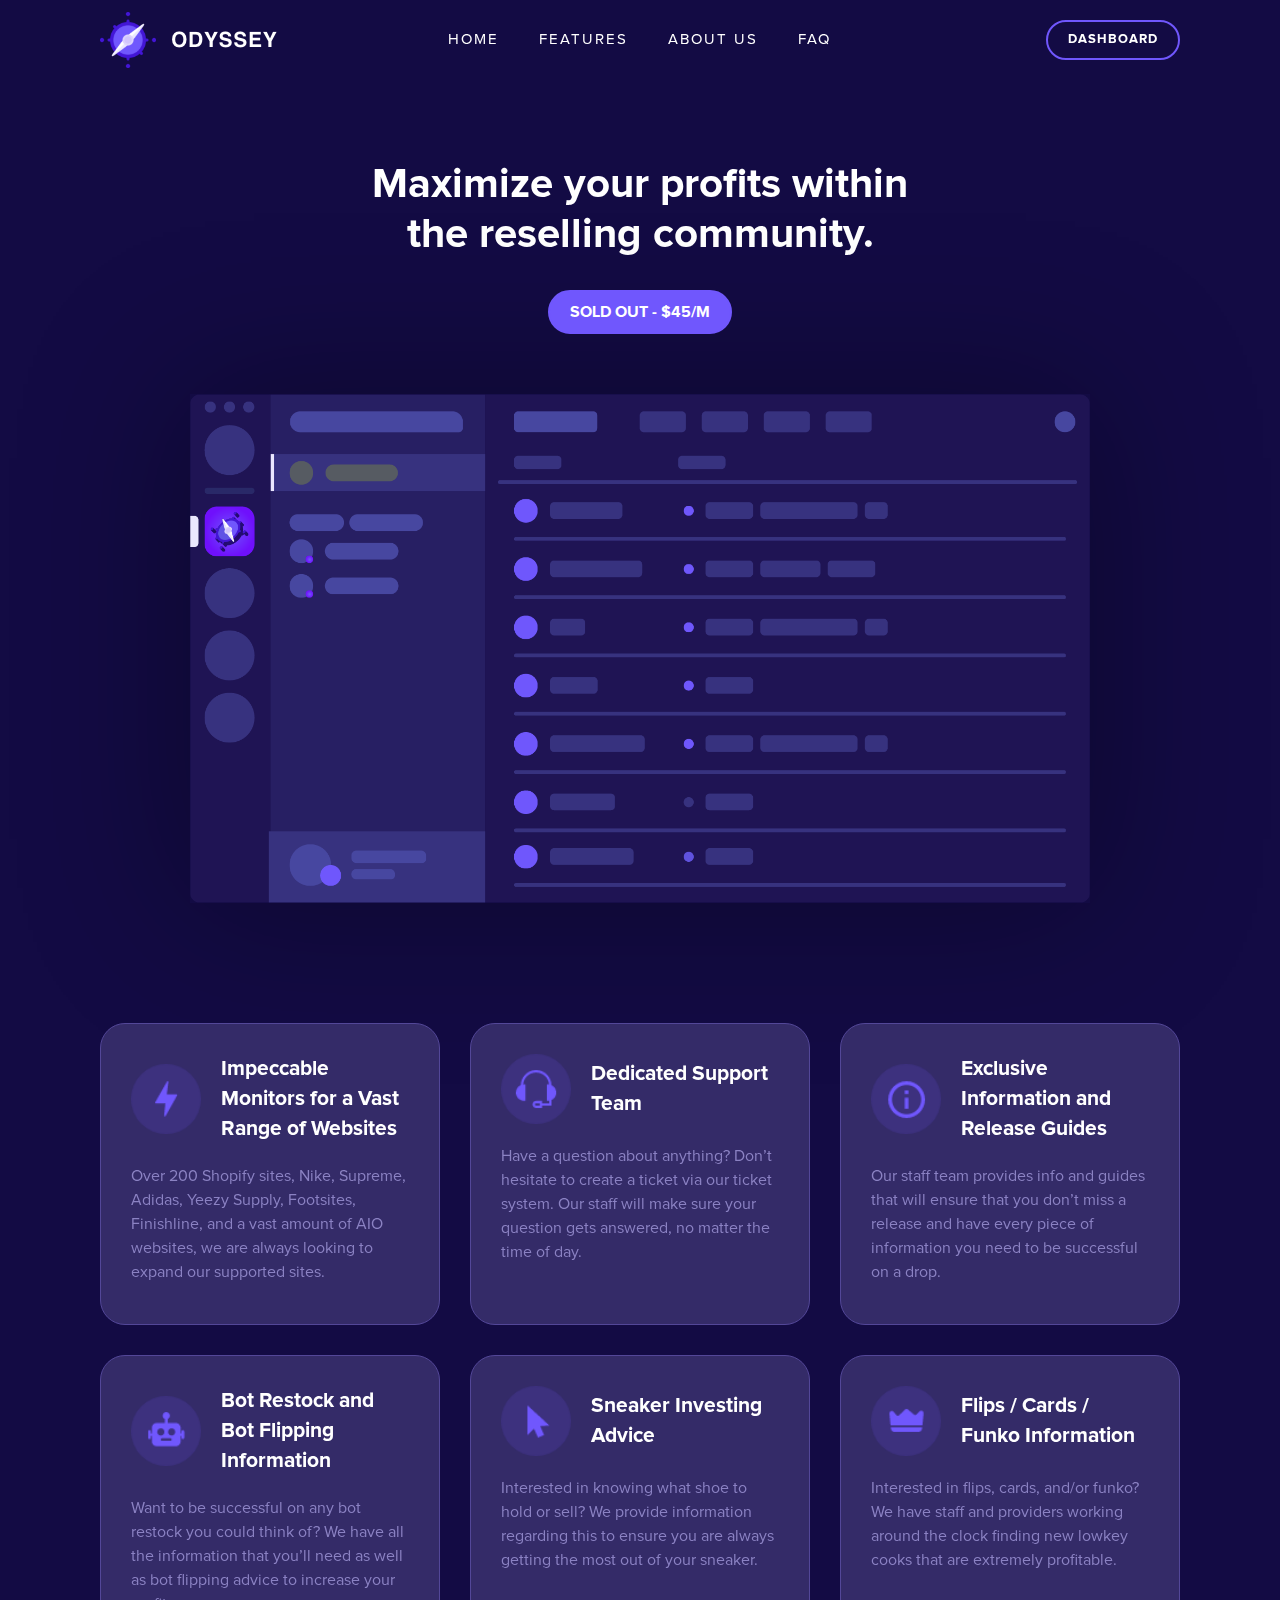
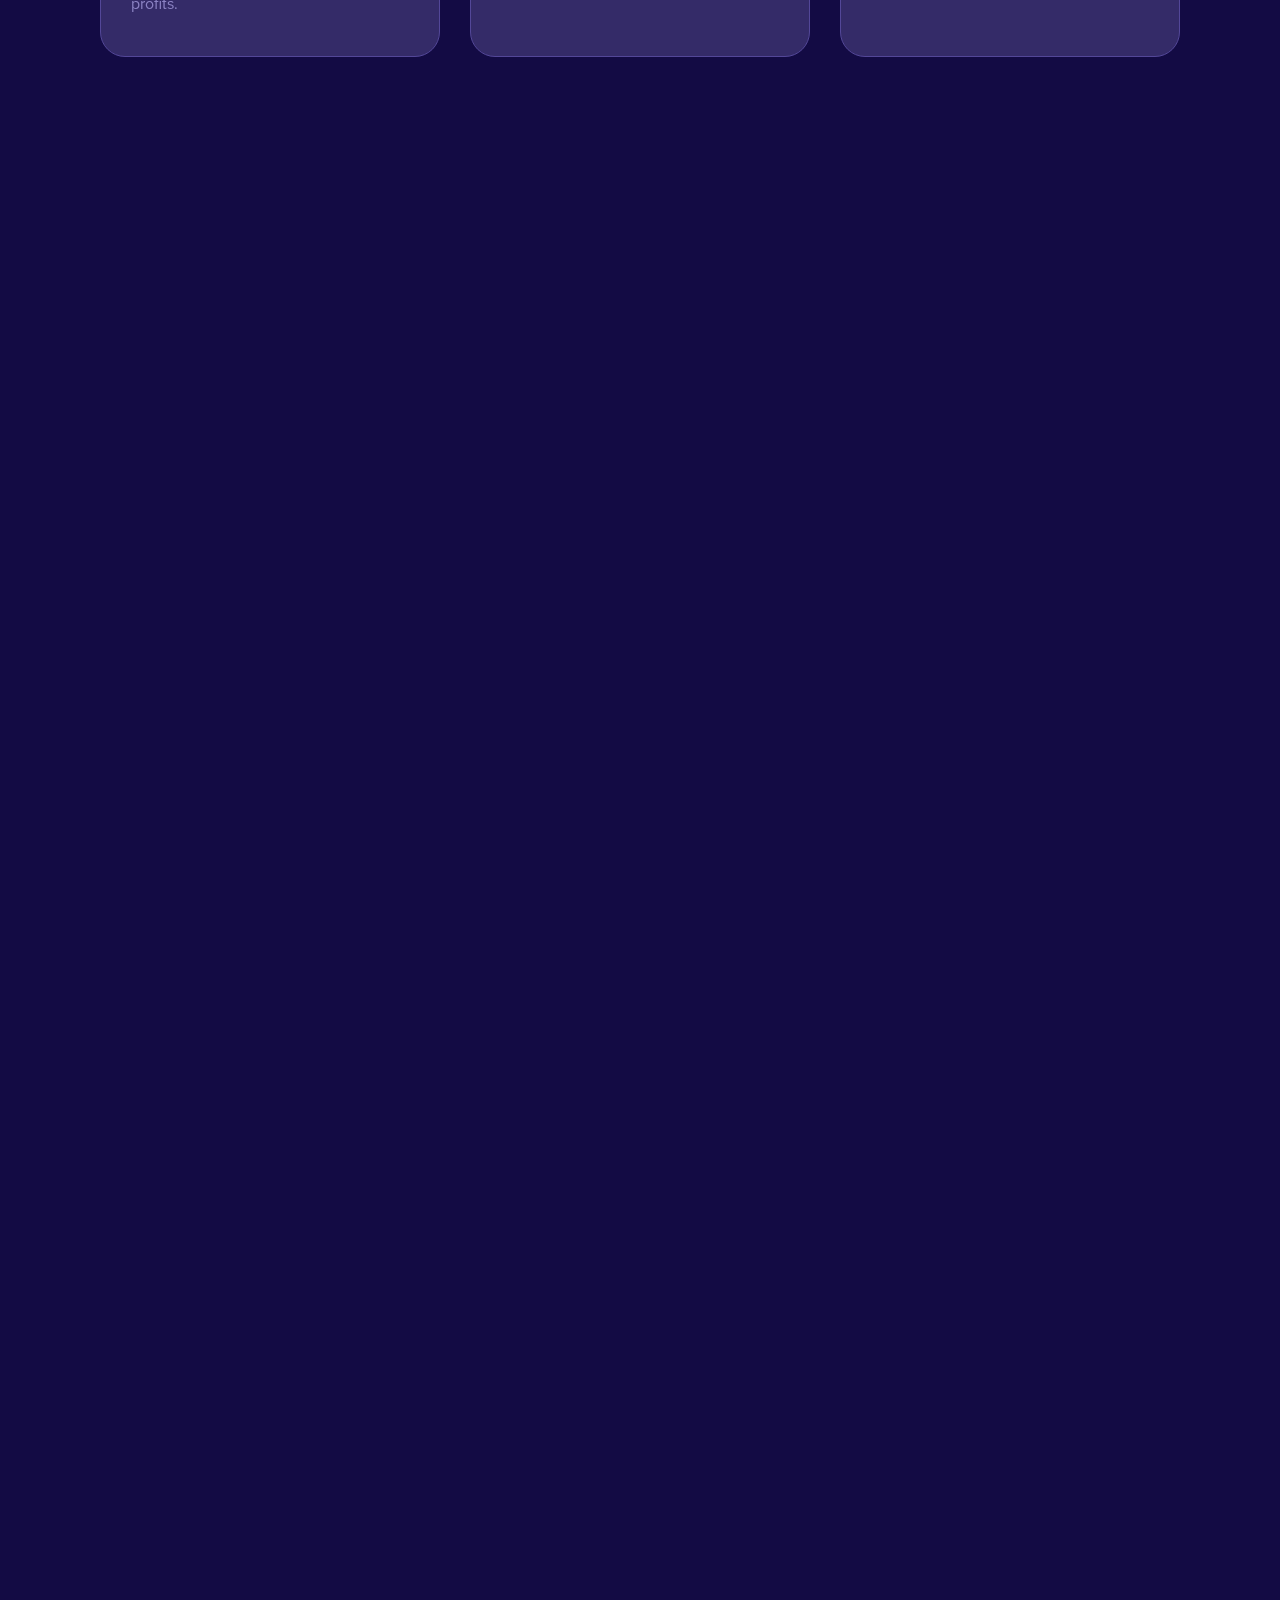
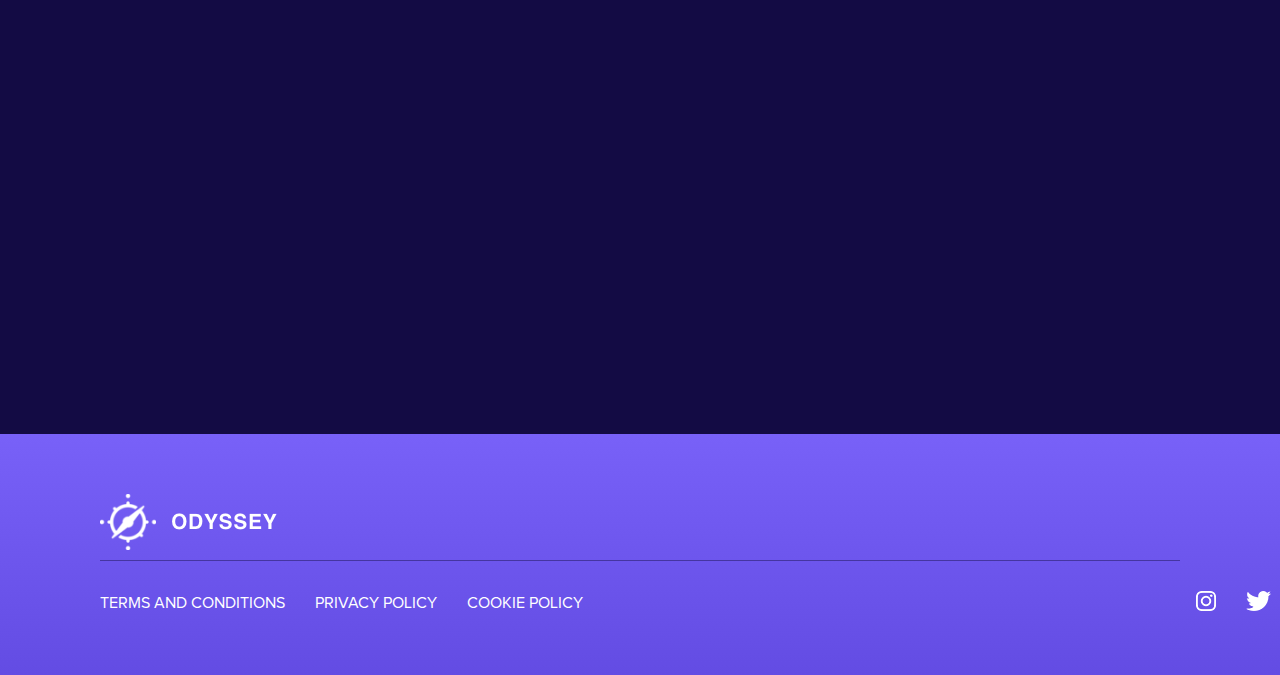
==== commit 287a4689: "Update index.html" ====
--- a/index.html
+++ b/index.html
@@ -151,7 +151,7 @@
     <div class="content">
       <div class="footer-nav"><a href="https://odysseygroup.io/" class="logo-link-footer w-inline-block"><img src="images/footer-logo.png" loading="lazy" alt=""></a>
       </div>
-      <div class="footer-notes"><a href="/terms-conditions" class="footer-note">TERMS AND CONDITIONS</a><a href="/privacy-policy" class="footer-note">PRIVACY POLICY</a><a href="/cookie-policy" class="footer-note">COOKIE POLICY</a><a href="https://instagram.com/odyssey_io" target="_blank" class="footer-socials"><img src="images/instagram.png" loading="lazy" alt=""></a><a href="https://twitter.com/odysseyio" target="_blank" class="footer-socials"><img src="images/twitter.png" loading="lazy" alt=""></a><a href="mailto:info@odysseygroup.io" class="footer-socials"><img src="images/email.png" loading="lazy" alt=""></a></div>
+      <div class="footer-notes"><a href="/terms-conditions" class="footer-note">TERMS AND CONDITIONS</a><a href="/privacy-policy" class="footer-note">PRIVACY POLICY</a><a href="/cookie-policy" class="footer-note">COOKIE POLICY</a><a href="https://instagram.com/odyssey_io" target="_blank" class="footer-socials"><img src="images/instagram.png" loading="lazy" alt=""></a><a href="https://twitter.com/odyssey_io" target="_blank" class="footer-socials"><img src="images/twitter.png" loading="lazy" alt=""></a><a href="mailto:info@odysseygroup.io" class="footer-socials"><img src="images/email.png" loading="lazy" alt=""></a></div>
     </div>
   </div>
   <script src="https://d3e54v103j8qbb.cloudfront.net/js/jquery-3.5.1.min.dc5e7f18c8.js?site=5f666cb9f7373d6981a33a5a" type="text/javascript" integrity="sha256-9/aliU8dGd2tb6OSsuzixeV4y/faTqgFtohetphbbj0=" crossorigin="anonymous"></script>
@@ -166,4 +166,4 @@
         });
     </script>
 </body>
-</html>+</html>
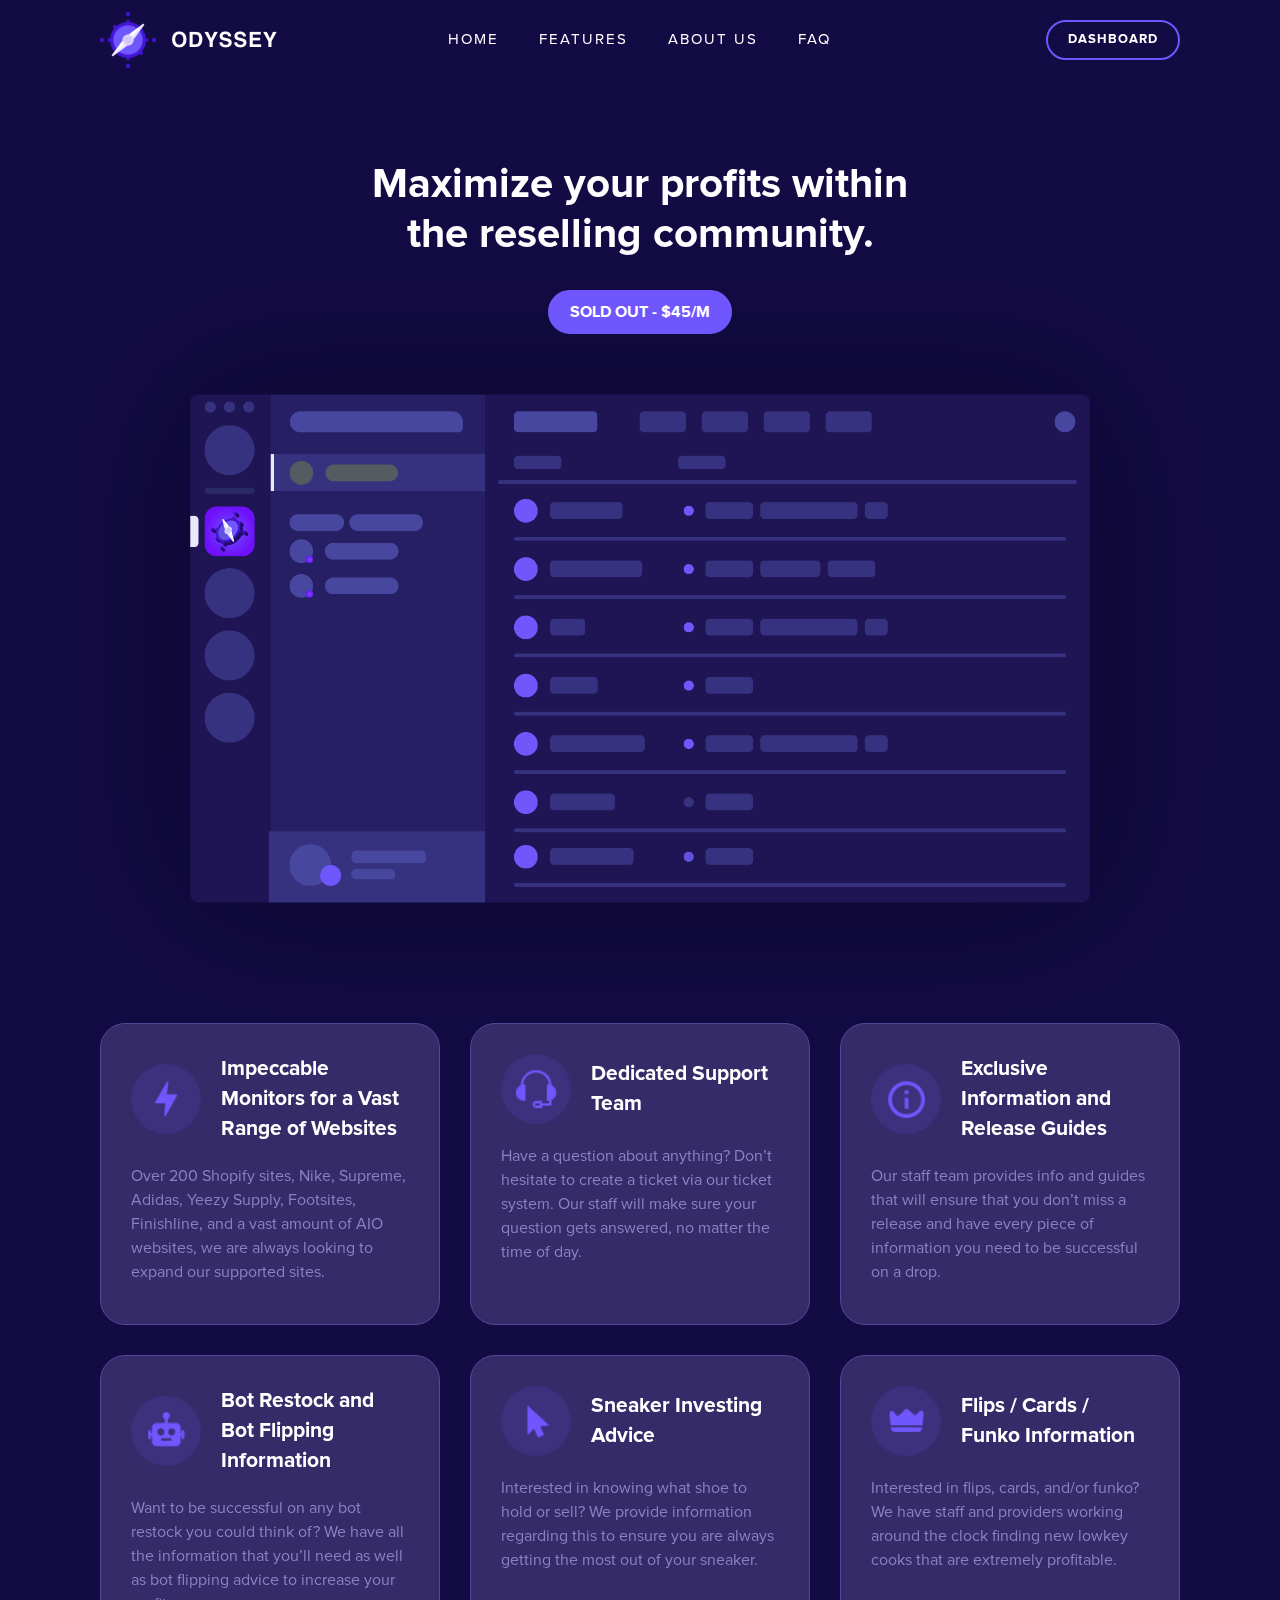
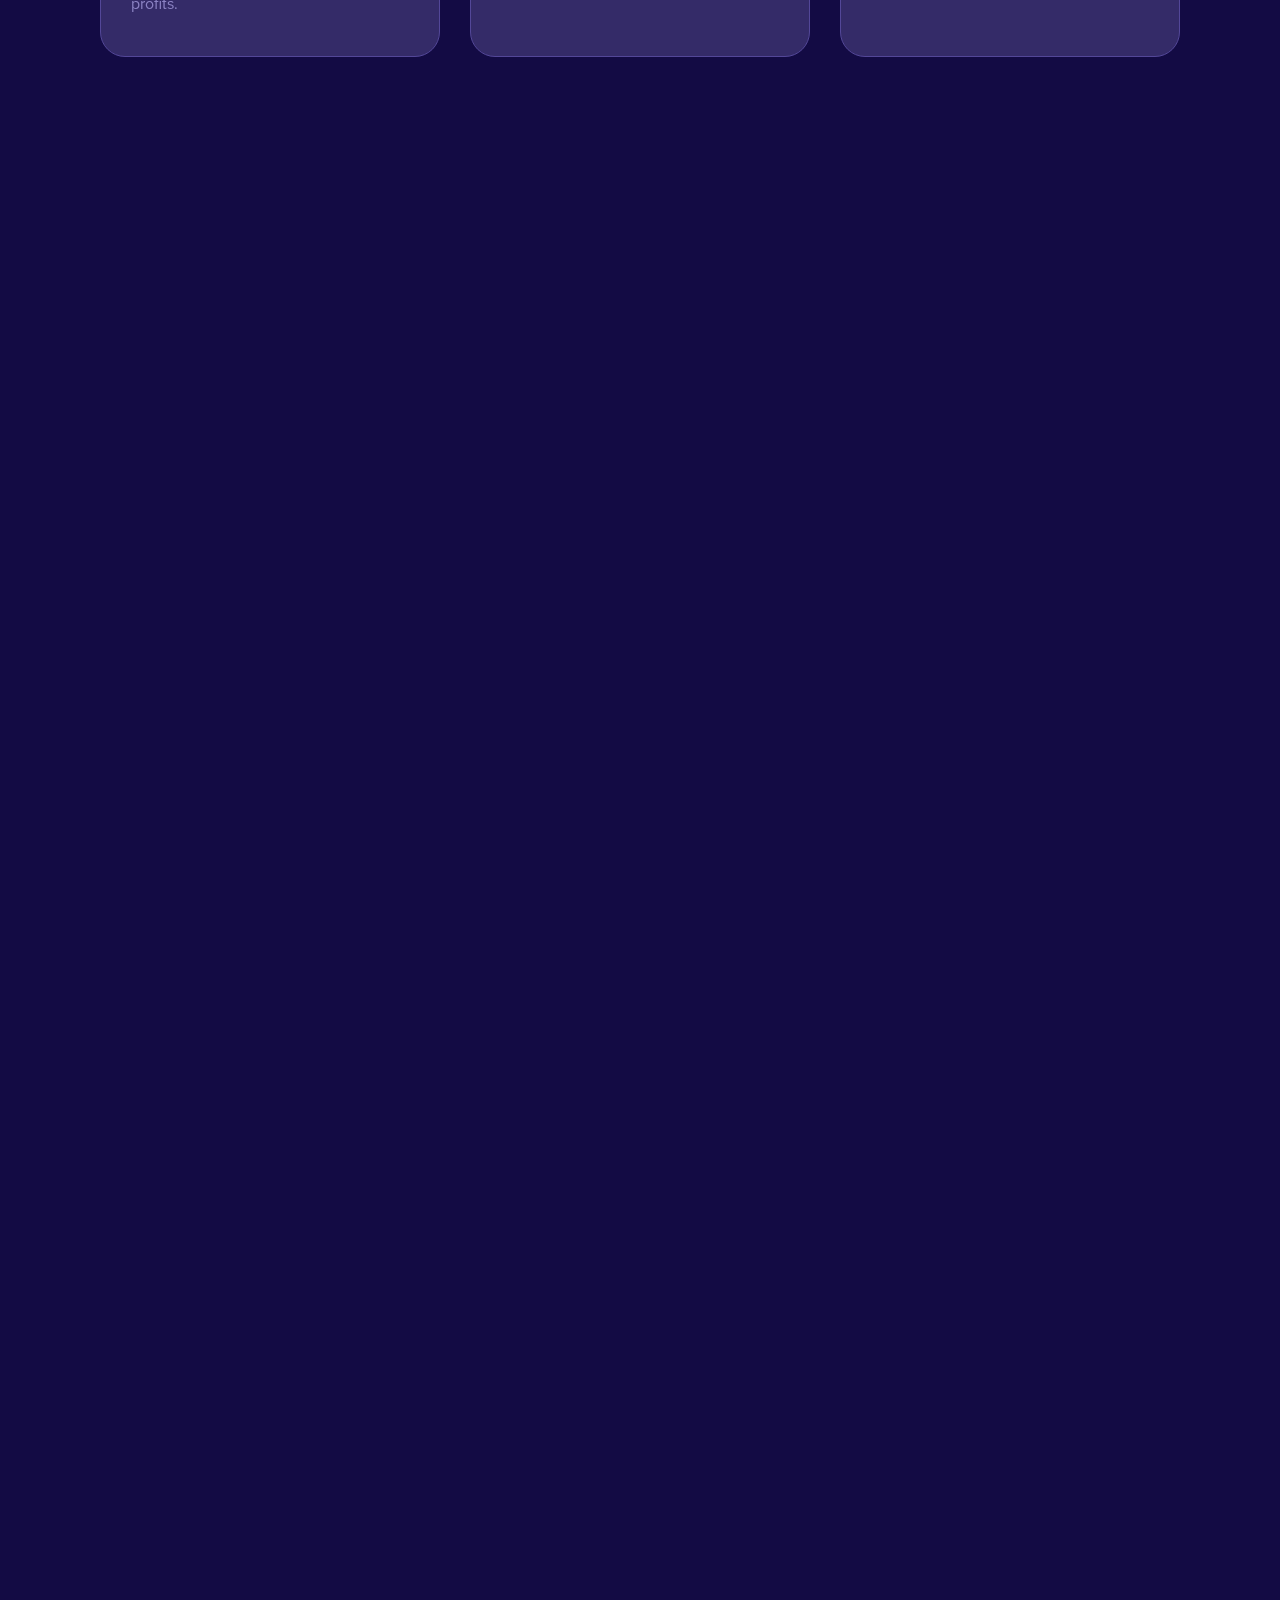
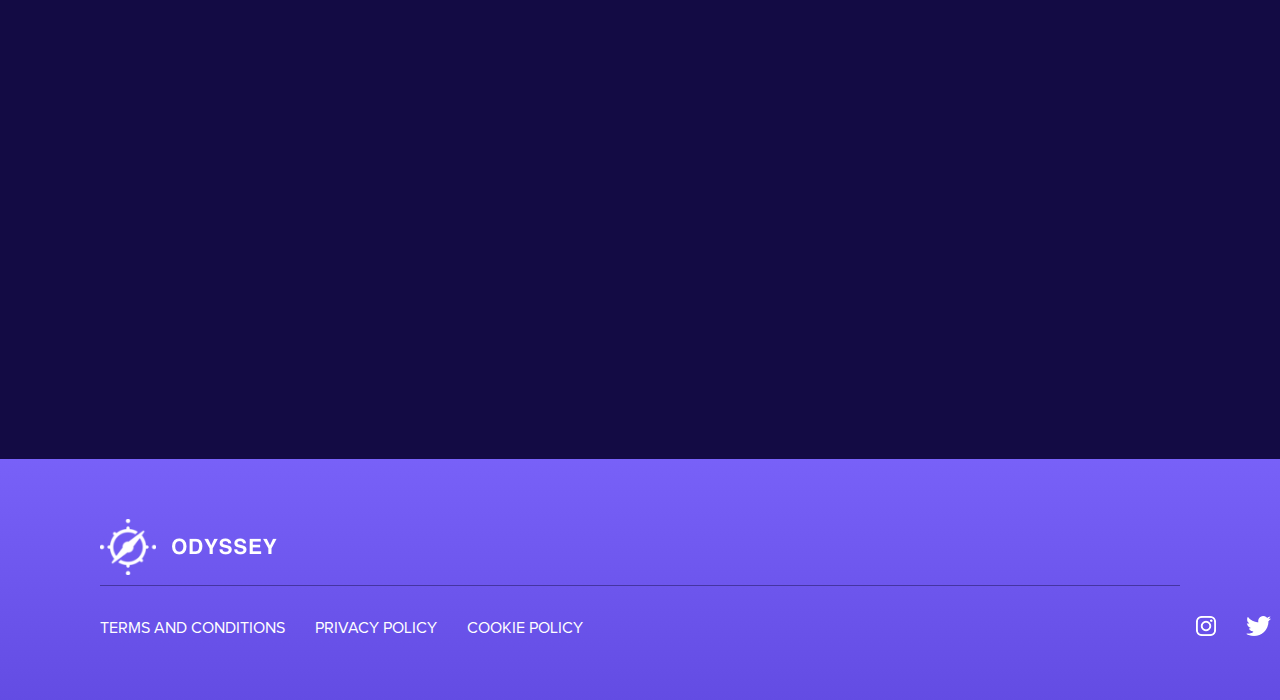
==== commit 655f76a9: "Update index.html" ====
--- a/index.html
+++ b/index.html
@@ -119,7 +119,7 @@
           <div class="accordion-item-trigger">
             <h1 class="accordion-heading">How can I become an Odyssey member?</h1><img src="images/down-arrow.png" alt="" class="accordion-icon"></div>
           <div class="accordion-item-content">
-            <p class="accordion-p">The only way is on a restock or a giveaway. All restock information will be posted via our Twitter at <a href="https://twitter.com/OdysseyIO" style="color:#7057fd;">OdysseyIO</a>.<br></p>
+            <p class="accordion-p">The only way is on a restock or a giveaway. All restock information will be posted via our Twitter at <a href="https://twitter.com/odyssey_io" style="color:#7057fd;">Odyssey_IO</a>. You can also enter fill out our waiting list in our pinned tweet.<br></p>
           </div>
         </div>
         <div class="accordion-item">
